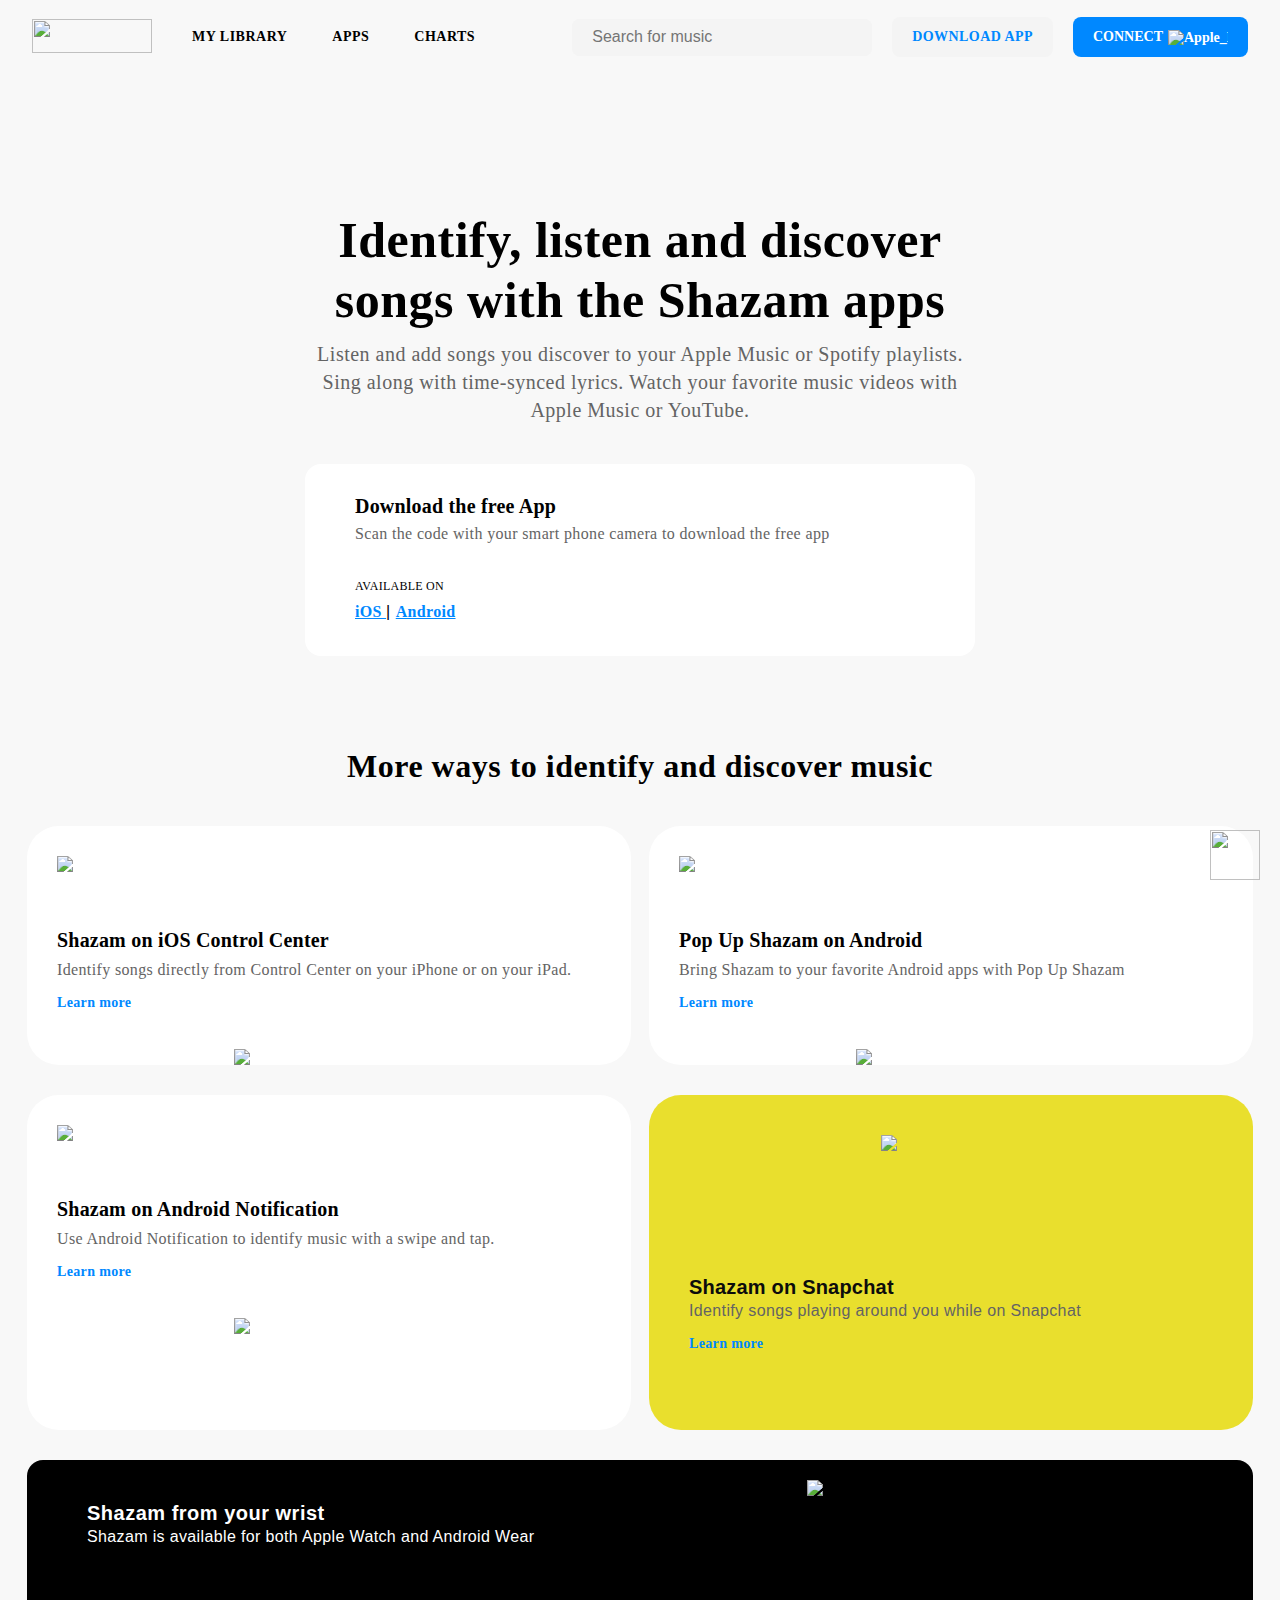
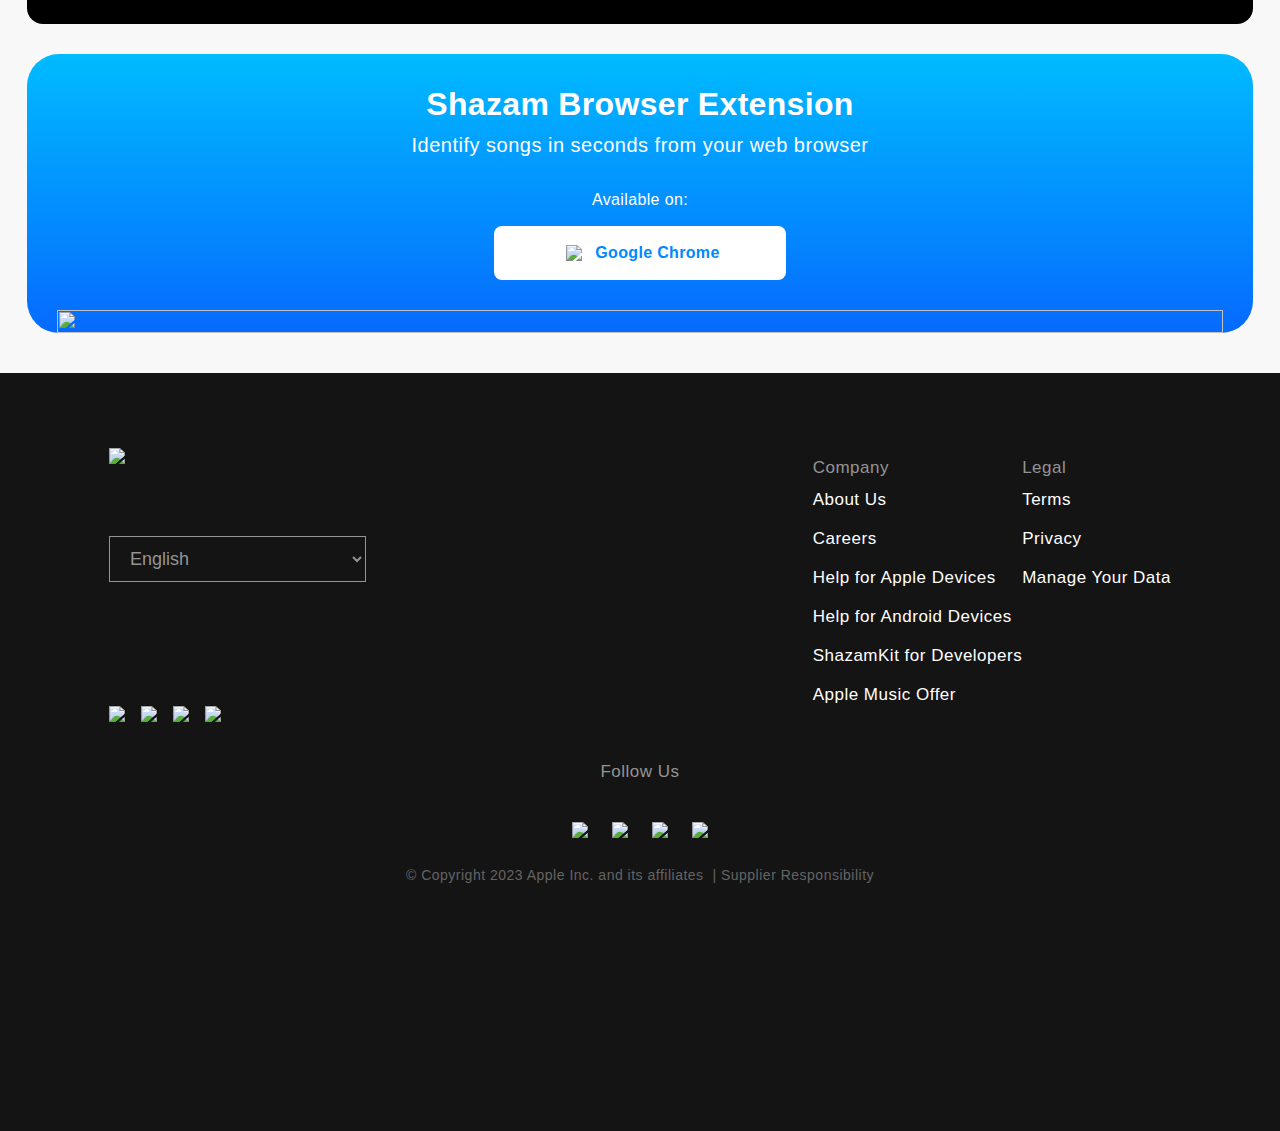
==== apps.html @ 81b8ff0d "Add files via upload" ====
<!DOCTYPE html>
<html lang="en">
   <head>
      <meta charset="UTF-8" />
      <meta http-equiv="X-UA-Compatible" content="IE=edge" />
      <meta name="viewport" content="width=device-width, initial-scale=1.0" />
      <link rel="stylesheet" href="/style-apps.css" />
      <link rel="icon" href="/icon/icon_path.png" type="image/icon type">
      <script src="/main.js"></script>
      <title>Apps - Shazam</title>
   </head>
   <body>
    <!--Navigation-->
       <div class="navigation">
        <div class="container-flex">
            <nav>
                <div class="shazam-icon">
                    <a href="/index.html">
                        <img src="/icon/Temp.png" id="shazamic" />
                    </a>
                </div>
                <div class="nav-menu">
                    <ul>
                        <li><a href="/login.html">MY LIBRARY</a></li>
                        <li><a href="/apps.html">APPS</a></li>
                        <li><a href="https://www.shazam.com/charts/top-200/vietnam">CHARTS</a></li>
                    </ul>
                </div>
            </nav>
            <div class="search-box">
                <input class="search-input" type="search" placeholder="Search for music" />
                <button class="search-btn" type="submit">
                    <img src="/icon/magnifying.png" alt="" />
                </button>
            </div>
            <div class="action">
                <button class="download-app">DOWNLOAD APP</button>
                <button class="connect-app">
                    CONNECT
                    <img src="/icon/Apple_Music_2.png" alt="Apple_Music" />
                </button>
                <button class="hamburger-menu" id="icon" onclick="myFunction()">
                    <img src="/icon/hamburger.png" alt="" />
                </button>
                
            </div>
        </div>

    </div>
    <div class="nav-menu-overlay">

        <div class="shazam-icon">
            <a href="">
                <img src="/icon/Shazam_white_logo.png" alt="shazam-icon" />
            </a>
        </div>
        <ul>
            <li><a href="/index.html">Download Shazam</a></li>
            <li><a href="/apps.html">Apps</a></li>
            <li><a href="https://www.shazam.com/charts/top-200/vietnam">Chart</a></li>
            <li><a href="/login.html">My Library</a></li>
            <li><a href="https://support.apple.com/en-us/HT210331">Help</a></li>
        </ul>
        <button class="hamburger-menu" id="icon" onclick="myFunction()">
            <img src="/icon/close.png" alt="" />
        </button>
    </div>
    <img src="img/night-mode.png" id="dark">
      <!-------------------->
      
      <!--Frame 1-->
         <div class="Apps">
            <div class="frame1">
               <div class="phones">
                  <div class="phone">
                     <img src="img/phones.png" alt="">
                  </div>
               </div>

               <div class="text-container">
                  <div class="title">Identify, listen and discover songs with the Shazam apps</div>
                  <div class="subtitle">Listen and add songs you discover to your Apple Music or Spotify playlists. Sing along with time-synced lyrics. Watch your favorite music videos with Apple Music or YouTube.</div>
               </div>

               <div class="QR">
                  <div class="qrimg">
                     <img src="img/qr-apps.png" alt="">
                  </div>

                  <div class="textbox">
                     <div class="title">Download the free App</div>
                     <div class="subtitle">Scan the code with your smart phone camera to download the free app</div>
                     <div class="avail">AVAILABLE ON</div>
                     <div class="links">
                        <a href="https://apps.apple.com/app/shazam/id284993459?app=music&ign-itscg=30201&ign-itsct=Shazam_web&mttn3pid=a_custom_779816081798873874&mttnagencyid=769459046716559743&mttnsiteid=125115&mttnsub1=Shazam_web&mttnsub2=468b42f6-f57c-8fc0-ea45-a886048dcc4e" class="ioslink">
                           iOS
            
                        </a>
                        <span>|</span>
                        <a href="https://apps.apple.com/app/shazam/id284993459?app=music&ign-itscg=30201&ign-itsct=Shazam_web&mttn3pid=a_custom_779816081798873874&mttnagencyid=769459046716559743&mttnsiteid=125115&mttnsub1=Shazam_web&mttnsub2=468b42f6-f57c-8fc0-ea45-a886048dcc4e" class="androidlink">
                           Android
            
                        </a>
                     </div>
                  </div>
               </div>
               <div class="more">More ways to identify and discover music</div>
            </div>

            <section class="cards">
               <div class="ioscc">
                  <div class="icon">
                     <div class="ic">
                        <img src="img/ccicon.png" sizes="100vw">
                     </div>
                  </div>
                  <div class="title">Shazam on iOS Control Center</div>
                  <div class="subtitle">Identify songs directly from Control Center on your iPhone or on your iPad.</div>
                  <a href="https://support.apple.com/HT210331" class="learn">Learn more</a>
                  <div class="device-img-container">
                     <div class="imgsrc">
                        <img src="img/control-center.png" sizes="100vw">
                     </div>
                  </div>
               </div>

               <div class="android">
                  <div class="icon">
                     <div class="ic">
                        <img src="/img/group-9.png" sizes="100vw">
                     </div>
                  </div>
                  <div class="title">Pop Up Shazam on Android</div>
                  <div class="subtitle">Bring Shazam to your favorite Android apps with Pop Up Shazam</div>
                  <a href="https://support.apple.com/HT211913" class="learn">Learn more</a>
                  <div class="device-img-container">
                     <div class="imgsrc">
                        <img src="img/popup-android.png" sizes="100vw">
                     </div>
                  </div>
               </div>

               <div class="noti">
                  <div class="icon">
                     <div class="ic">
                        <img src="img/group-9-a.png" sizes="100vw">
                     </div>
                  </div>
                  <div class="title">Shazam on Android Notification</div>
                  <div class="subtitle">Use Android Notification to identify music with a swipe and tap.</div>
                  <a href="https://support.apple.com/HT211913" class="learn">Learn more</a>
                  <div class="device-img-container">
                     <div class="imgsrc">
                        <img src="img/notification.png" sizes="100vw">
                     </div>
                  </div>
               </div>

               <div class="snapchat">
                  <div class="logo">
                     <div class="lg">
                        <img src="img/snapchat-logo.png" sizes="100vw">
                     </div>
                  </div>
                  <div class="title">Shazam on Snapchat</div>
                  <div class="subtitle">Identify songs playing around you while on Snapchat</div>
                  <a href="https://support.apple.com/HT210237" class="learn">Learn more</a>
               </div>

               <div class="watch">
                  <div class="imgsrc">
                     <img src="img/watches.png" sizes="100vw">
                  </div>

                  <div class="textbox">
                     <div class="title">Shazam from your wrist</div>
                     <div class="subtitle">Shazam is available for both Apple Watch and Android Wear</div>
                  </div>
               </div>

               <div class="extension">
                  <div class="text-container">
                     <div class="title">Shazam Browser Extension</div>
                     <div class="subtitle">Identify songs in seconds from your web browser</div>
                     <div class="avail">Available on:</div>
                     <div class="Chrome-btn">
                        <a href="https://chrome.google.com/webstore/detail/shazam/mmioliijnhnoblpgimnlajmefafdfilb" class="chromelink">
                           <div class="imgsrc">
                              <img src="icon/chrome-logo.png" sizes="100vw">
                           </div>
                           Google Chrome
                        </a>
                     </div>
                  </div>

                  <div class="img-container">
                     <div class="imgsrc">
                        <img src="img/broswer.png" sizes="100vw">
                     </div>
                  </div>
               </div>
            </section>
         </div>

      <!--Credit-->


      <div class="footer">
         <div class="wrapper">
            <div class="footer-content-1">
               <div class = "sz-logo">
                  <a href="https://www.shazam.com/" class="logo">
                     <img src="/icon/Shazam_white_logo.png">
                  </a>  
               </div>

               <div class="select">
                  <select>  
                     <option value="cs-CZ">Čeština</option>  
                     <option value="de-DE">Deutsch</option>  
                     <option value="el-GR">Eλληνικά</option>  
                     <option value="en-US" selected="selected">English</option>  
                     <option value="en-GB">English (UK)</option>  
                     <option value="es">Español</option>  
                     <option value="es-ES">Español (ES)</option>  
                     <option value="es-MX">Español (MX)</option>  
                     <option value="fr-FR">Français</option>  
                     <option value="hi-IN">हिन्दी</option>  
                     <option value="id-ID">Bahasa Indonesia</option>  
                     <option value="it-IT">Italiano</option>  
                     <option value="ja-JP">日本語</option>  
                     <option value="ko-KR">한국어</option>  
                     <option value="nl-NL">Nederlands</option>  
                     <option value="pl-PL">Polski</option>  
                     <option value="pt-PT">Português</option>  
                     <option value="pt-BR">Português (BR)</option>  
                     <option value="ru-RU">Русский язык</option>  
                     <option value="tr-TR">Türkçe</option>  
                     <option value="zh-CN">中文</option>  
                     <option value="zh-TW">繁體中文</option>  
                  </select> 
               </div>
            </div>
            <div class="footer-content-2">   
               <div class="company">
                  <h3 id = company>Company</h3>
                  <ul>
                     <li><a href="https://www.shazam.com/company" class="link" target="_blank">About Us</a></li>
                     <li><a href="https://jobs.apple.com/en-us/search?sort=relevance&amp;search=shazam" class="link" target="_blank">Careers</a></li>
                     <li><a href="https://support.apple.com/guide/shazam-iphone/welcome/ios" class="link" target="_blank">Help for Apple Devices</a></li>
                     <li><a href="https://support.apple.com/en-us/HT211913" class="link" target="_blank">Help for Android Devices</a></li>
                     <li><a href="https://www.shazam.com/shazamkit/"" class="link" target="_blank">ShazamKit for Developers</a></li>  
                     <li><a href="https://www.shazam.com//applemusic" class="link" target="_blank">Apple Music Offer</a></li>  
                  </ul>
               </div>

               <div class="legal">
                  <h3 id = "legal">Legal</h3>
                  <ul>
                     <li><a href="https://www.shazam.com/terms" class="link" target="_blank">Terms</a></li>
                     <li><a href="https://www.apple.com/legal/privacy/en-ww" class="link" target="_blank">Privacy</a></li>
                     <li><a href="https://www.shazam.com/privacy" class="link"" target="_blank">Manage Your Data</a></li>
                  </ul>
               </div>
            </div>
            <div class="footer-content-3">
               <div class="app-store-options">
                  <a href="https://play.google.com/store/apps/details?id=com.shazam.android"><img src="/img/get_on_ggp.png"></a> 
                  <a href="https://itunes.apple.com/app/shazam/id284993459?mt=8&amp;at=11l3eE&amp;ct=5348615A-616D-3235-3830-44754D6D5973"><img src="/img/get_on_as.png" class = "as"></a> 
                  <a href="https://chrome.google.com/webstore/detail/shazam/mmioliijnhnoblpgimnlajmefafdfilb"><img src="/img/get_on_cws.png" class="cvs"></a> 
                  <a href="https://galaxystore.samsung.com/detail/com.shazam.android?session_id=W_5b8cae96f944187834b0716caa1ca6c5"><img src="/img/get_on_gs.png" class="gs"></a> 
               </div>
            </div> 
            <div class="footer-content-4">  
               <div class="media">
                  <h3 id="fl">Follow Us</h3>
                  <ul>
                     <li><a href="https://www.facebook.com/Shazam" class="follow-fb" target="_blank"><img src="/img/fb2.png"></a></li>
                     <li><a href="https://twitter.com/shazam" class="follow-tw" target="_blank"><img src="/img/tw.png"></a></li>
                     <li><a href="https://instagram.com/shazam/" class="follow-insta" target="_blank"><img src="/img/ins.png"></a></li>
                     <li><a href="https://www.snapchat.com/add/shazam" class="follow-sc" target="_blank"><img src="/img/sn.png"></a></li>
                  </ul>
                  <div class="copyright"> © Copyright 2023 Apple Inc. and its affiliates &nbsp;|&nbsp;<a href="https://www.apple.com/supplier-responsibility/">Supplier Responsibility</a>
                  </div>
               </div>
            </div>   
         </div>
      </div>

         

      <script>
         var dark = document.getElementById("dark");
         var ctr = 0;
         dark.onclick = function(){
            document.body.classList.toggle("dark-mode")
            if(ctr == 0){
               ctr = 1;
               document.getElementById("shazamic").src="icon/Shazam_white_logo.png"
            }
            else{
               ctr = 0;
               document.getElementById("shazamic").src="icon/Temp.png"
            }
            
         }
         
      </script>

   </body>
</html>
---- style-apps.css ----
html,
body,
div,
span,
applet,
object,
iframe,
h1,
h2,
h3,
h4,
h5,
h6,
p,
blockquote,
pre,
a,
abbr,
acronym,
address,
big,
cite,
code,
del,
dfn,
em,
img,
ins,
kbd,
q,
s,
samp,
small,
strike,
strong,
sub,
sup,
tt,
var,
b,
u,
i,
center,
dl,
dt,
dd,
ol,
ul,
li,
fieldset,
form,
label,
legend,
table,
caption,
tbody,
tfoot,
thead,
tr,
th,
td,
article,
aside,
canvas,
details,
embed,
figure,
figcaption,
footer,
header,
hgroup,
menu,
nav,
output,
ruby,
section,
summary,
time,
mark,
audio,
video {
    margin: 0;
    padding: 0;
    border: 0;
    font-size: 100%;
    font: inherit;
    vertical-align: baseline;
}


/* HTML5 display-role reset for older browsers */

article,
aside,
details,
figcaption,
figure,
footer,
header,
hgroup,
menu,
nav,
section {
    display: block;
}

body {
    line-height: 1;
}

ol,
ul {
    list-style: none;
}

blockquote,
q {
    quotes: none;
}

blockquote:before,
blockquote:after,
q:before,
q:after {
    content: "";
    content: none;
}

table {
    border-collapse: collapse;
    border-spacing: 0;
}

@font-face {
    font-family: NeueMontreal;
    font-style: normal;
    font-weight: 400;
    src: url(/font/NeueMontreal-Regular.otf);
}

@font-face {
    font-family: NeueMontreal;
    font-style: normal;
    font-weight: 500;
    src: url(font/NeueMontreal-Medium.otf);
}

@font-face {
    font-family: NeueMontreal;
    font-style: normal;
    font-weight: 700;
    src: url(font/NeueMontreal-Bold.otf);
}

*,
 ::after,
 ::before {
    box-sizing: border-box;
}

body,
html {
    display: block;
    min-width: 100%;
    min-height: 100%;
    height: 100%;
    -webkit-tap-highlight-color: transparent;
    position: relative;
    font-family: NeueMontreal;
    letter-spacing: 0.5px;
}

:root {
    --main-bg: #f8f8f8;
    --frame-bg: #fff;
    --text-black: #000;
    --text-gray: #646464;
    --search-box: #f4f4f4;
    --text-blue: #08f;
}

.dark-mode {
    --main-bg: #1E1F22;
    --frame-bg: #2B2D31;
    --text-black: #fff;
    --text-gray: #f5f5f5;
    --search-box: #2b2d31;
    --text-blue: #fff;
}

.navigation {
    position: fixed;
    top: 0;
    width: 100%;
    height: 74px;
    background-color: var(--main-bg);
    align-items: center;
    z-index: 100;
}

.nav-menu-overlay {
    display: none;
}

.container-flex {
    display: flex;
    flex-direction: row;
    flex-wrap: nowrap;
    justify-content: space-between;
    align-items: center;
    align-content: center;
    margin: 0 auto;
    max-width: 1340px;
    width: 95%;
}

.container-flex nav {
    display: flex;
    align-items: center;
}

.navigation .shazam-icon {
    padding: 19px 0 18px 0;
    margin-right: 20px;
    color: black;
}

.navigation .shazam-icon img {
    width: 120px;
    height: 34px;
}

.navigation .nav-menu ul {
    box-sizing: border-box;
    white-space: nowrap;
}

.navigation .nav-menu ul li {
    display: inline-block;
}

.navigation .nav-menu a {
    padding: 15px 20px;
    display: inline-block;
    text-decoration: none;
    color: var(--text-black);
    box-sizing: border-box;
    font-weight: 700;
    font-family: NeueMontreal;
    font-size: 14px;
    letter-spacing: 0.5px;
}

.navigation .search-box {
    display: block;
    background-color: var(--search-box);
    border: none;
    border-radius: 8px;
    white-space: nowrap;
    position: relative;
    margin-left: auto;
    max-width: 300px;
    flex: 1 1 100%;
}

.navigation .search-box input {
    border-radius: 8px;
    font-size: 16px;
    background-color: var(--search-box);
    border: none;
    padding: 9px 50px 10px 20px;
    width: 100%;
}

.navigation .search-box .search-btn {
    box-sizing: border-box;
    background-color: var(--search-box);
    border: none;
    border-radius: 8px;
    position: absolute;
    right: 10px;
    top: 50%;
    transform: translateY(-50%);
    height: 16px;
}

.navigation .search-box .search-btn img {
    width: 16px;
    height: 16px;
    fill: #066aff;
}

.navigation .action {
    white-space: nowrap;
    display: flex;
}

.navigation .action .download-app {
    border-radius: 8px;
    background-color: var(--search-box);
    color: #08f;
    font-family: NeueMontreal;
    font-size: 14px;
    font-weight: 700;
    letter-spacing: 0.44px;
    margin-left: 20px;
    padding: 12px 20px;
    white-space: nowrap;
    border: none;
    cursor: pointer;
}

.navigation .action .connect-app {
    height: 40px;
    background-color: #08f;
    border-radius: 8px;
    color: #fff;
    padding: 0 20px;
    margin-left: 20px;
    display: flex;
    align-items: center;
    border: none;
    white-space: nowrap;
    font-family: NeueMontreal;
    cursor: pointer;
    gap: 5px;
    font-size: 14px;
    font-weight: 700;
}

.navigation .action .hamburger-menu {
    padding: 10px 10px 10px 10px;
    cursor: pointer;
    border: none;
    background-color: var(--main-bg);
    display: none;
}

.navigation .action .connect-app img {
    width: 60px;
    height: 15px;
}

.navigation .action .hamburger-menu img {
    width: 20px;
    height: 20px;
    display: block;
}

.nav-menu-overlay {
    display: none;
    position: fixed;
    z-index: 5000;
    width: 100%;
    height: 100%;
    background-color: #000;
    transition-delay: 0.3s;
    top: 0px;
    left: 0px;
}

.nav-menu-overlay .hamburger-menu {
    position: absolute;
    top: 0;
    right: 0;
    padding: 27px;
    padding-right: 5%;
    background-color: black;
    border: none;
}

.nav-menu-overlay .hamburger-menu img {
    width: 20px;
    height: 20px;
    display: block;
}

.nav-menu-overlay .shazam-icon {
    color: black;
    margin: 17px 0 0 2.5%;
}

.nav-menu-overlay .shazam-icon img {
    width: 120px;
    height: 34px;
}

.nav-menu-overlay ul {
    padding-top: 50px;
}

.nav-menu-overlay ul li a {
    color: #fff;
    display: block;
    padding: 25px 0 25px 55px;
    font-size: 20px;
    text-decoration: none;
}

.Apps {
    background-color: var(--main-bg);
    padding-left: 42px;
    padding-right: 42px;
    padding-bottom: 40px;
    margin-top: 74px;
}

.frame1 {
    background-color: var(--main-bg);
    padding-top: 44px;
    padding-left: 30px;
    padding-right: 30px;
}

.frame1 .phones {
    display: flex;
    justify-content: center;
}

.frame1 .phones .phone img {
    max-width: 1236px;
    height: 678px;
}

.frame1 .text-container {
    width: 670px;
    margin-right: auto;
    margin-left: auto;
}

.frame1 .text-container .title {
    font-family: NeueMontreal;
    font-size: 50px;
    margin-top: 67px;
    margin-bottom: 10px;
    font-weight: 700;
    line-height: 1.2;
    letter-spacing: .5px;
    text-align: center;
    color: var(--text-black);
}

.frame1 .text-container .subtitle {
    font-family: NeueMontreal;
    font-size: 20px;
    line-height: 1.4;
    letter-spacing: .5px;
    text-align: center;
    margin-bottom: 30px;
    color: var(--text-gray);
}

.frame1 .QR {
    display: flex;
    background-color: var(--frame-bg);
    border-radius: 16px;
    flex-direction: row;
    align-items: flex-start;
    width: 670px;
    padding-top: 30px;
    padding-right: 35px;
    padding-bottom: 30px;
    padding-left: 30px;
    margin-top: 40px;
    margin-bottom: 80px;
    margin-left: auto;
    margin-right: auto;
}

.frame1 .QR .qrimg img {
    width: 154px;
    margin-right: 20px;
    transform: scale(1);
}

.frame1 .QR .title {
    font-family: NeueMontreal;
    font-size: 20px;
    font-weight: 700;
    color: var(--text-black);
    text-align: left;
    line-height: 1.2;
    letter-spacing: .2px;
    margin-bottom: 6px;
}

.frame1 .QR .subtitle {
    font-family: NeueMontreal;
    font-size: 16px;
    color: var(--text-gray);
    letter-spacing: .36px;
    text-align: left;
    line-height: 1.2;
    margin-bottom: 37px;
}

.frame1 .QR .avail {
    font-family: NeueMontreal;
    font-size: 12px;
    font-weight: 500;
    letter-spacing: .25px;
    color: var(--text-black);
    text-transform: uppercase;
    margin-bottom: 6px;
}

.frame1 .QR .ioslink {
    font-family: NeueMontreal;
    font-size: 16px;
    font-weight: 700;
    line-height: 1.71;
    letter-spacing: .33px;
    color: #08f;
}

.frame1 .QR .androidlink {
    font-family: NeueMontreal;
    font-size: 16px;
    font-weight: 700;
    line-height: 1.71;
    letter-spacing: .33px;
    color: #08f;
}

.frame1 .more {
    font-family: NeueMontreal;
    font-size: 32px;
    font-weight: 700;
    line-height: 1.88;
    letter-spacing: .5px;
    text-align: center;
    color: var(--text-black);
    margin-bottom: 40px;
    margin-top: 60px;
}

.cards {
    display: grid;
    row-gap: 30px;
    column-gap: 15px;
    grid-template-columns: 1fr 1fr 1fr;
    margin-left: auto;
    margin-right: auto;
    max-width: 1355px;
    grid-template-areas: 'extension extension extension' 'control-center android notification' 'snapchat watch watch';
}

.cards .learn {
    text-decoration: none;
}

.ioscc {
    grid-area: control-center;
    border-radius: 32px;
    padding-left: 30px;
    padding-top: 30px;
    padding-right: 30px;
    display: flex;
    flex-direction: column;
    background-color: var(--frame-bg);
}

.ioscc .icon {
    margin-bottom: 16px;
    height: 50px;
    width: 50px;
}

.ioscc .title {
    margin-bottom: 1px;
    line-height: 1.8;
    letter-spacing: .2px;
    font-size: 20px;
    font-family: NeueMontreal;
    font-weight: 700;
    color: var(--text-black);
}

.ioscc .subtitle {
    font-family: NeueMontreal;
    font-size: 16px;
    line-height: 1.38;
    letter-spacing: .36px;
    color: var(--text-gray);
    margin-bottom: 10px;
}

.learn {
    margin-bottom: 34px;
    font-family: NeueMontreal;
    font-size: 14px;
    font-weight: 700;
    line-height: 1.71;
    letter-spacing: .35px;
    color: #08f;
}

.ioscc .device-img-container {
    min-height: 400px;
    max-height: 293px;
    width: 100%;
    display: flex;
    justify-content: center;
}

.ioscc .imgsrc {
    width: 260px;
    height: 100%;
    max-height: 287px;
    display: block;
}

.ioscc .imgsrc img {
    width: 100%;
    object-fit: cover;
    vertical-align: bottom;
}

.android {
    grid-area: android;
    border-radius: 32px;
    padding-left: 30px;
    padding-top: 30px;
    padding-right: 30px;
    display: flex;
    flex-direction: column;
    background-color: var(--frame-bg);
    overflow: hidden;
}

.android .icon {
    margin-bottom: 16px;
    height: 50px;
    width: 50px;
}

.android .title {
    margin-bottom: 1px;
    line-height: 1.8;
    letter-spacing: .2px;
    font-size: 20px;
    font-family: NeueMontreal;
    font-weight: 700;
    color: var(--text-black);
}

.android .subtitle {
    font-family: NeueMontreal;
    font-size: 16px;
    line-height: 1.38;
    letter-spacing: .36px;
    color: var(--text-gray);
    margin-bottom: 10px;
}

.android .device-img-container {
    min-height: 400px;
    max-height: 293px;
    width: 100%;
    display: flex;
    justify-content: center;
}

.android .imgsrc {
    width: 260px;
    height: 100%;
    max-height: 287px;
}

.android .imgsrc img {
    width: 100%;
    object-fit: cover;
    vertical-align: bottom;
}

.noti {
    grid-area: notification;
    border-radius: 32px;
    padding-left: 30px;
    padding-top: 30px;
    padding-right: 30px;
    display: flex;
    flex-direction: column;
    background-color: var(--frame-bg);
    overflow: hidden;
}

.noti .icon {
    margin-bottom: 16px;
    height: 50px;
    width: 50px;
}

.noti .title {
    margin-bottom: 1px;
    line-height: 1.8;
    letter-spacing: .2px;
    font-size: 20px;
    font-family: NeueMontreal;
    font-weight: 700;
    color: var(--text-black);
}

.noti .subtitle {
    font-family: NeueMontreal;
    font-size: 16px;
    line-height: 1.38;
    letter-spacing: .36px;
    color: var(--text-gray);
    margin-bottom: 10px;
}

.noti .device-img-container {
    min-height: 400px;
    max-height: 293px;
    width: 100%;
    display: flex;
    justify-content: center;
}

.noti .imgsrc {
    width: 260px;
    height: 100%;
    max-height: 287px;
}

.noti .imgsrc img {
    width: 100%;
    object-fit: cover;
    vertical-align: bottom;
}

.snapchat {
    grid-area: snapchat;
    padding: 60px;
    margin-top: 45px;
    height: 640px;
    display: flex;
    flex-direction: column;
    justify-content: center;
    background-color: #e9df2d;
    border-radius: 32px;
}

.snapchat .logo {
    width: 140px;
    height: 140px;
    margin-right: auto;
    margin-left: auto;
}

.snapchat .lg {
    width: 100%;
    height: 100%;
}

.snapchat .lg img {
    object-fit: cover;
}

.snapchat .title {
    font-size: 32px;
    font-weight: 700;
    line-height: 1.31;
    letter-spacing: .5px;
    margin-bottom: 1px;
    color: #0c0c0c;
}

.snapchat .subtitle {
    font-size: 20px;
    line-height: 1.4;
    letter-spacing: .5px;
    margin-bottom: 10px;
    color: #646464;
}

.watch {
    grid-area: watch;
    position: relative;
    overflow: revert;
    height: 640px;
    margin-top: 45px;
    display: flex;
    flex-direction: row-reverse;
    background-color: #000;
    border-radius: 32px;
}

.watch .imgsrc {
    position: absolute;
    bottom: 46px;
    right: 24px;
    height: 624px;
    width: 460px;
    flex-basis: 60%;
    display: flex;
    flex-direction: column;
    justify-content: center;
}

.watch .imgsrc img {
    width: 100%;
}

.watch .textbox {
    display: flex;
    flex-direction: column;
    justify-content: center;
    flex-basis: 100%;
    padding-left: 60px;
    padding-right: 60px;
}

.watch .textbox .title {
    max-width: 267px;
    color: #fff;
    font-size: 32px;
    line-height: 1.31;
    letter-spacing: .5px;
    margin-bottom: 1px;
    font-weight: 700;
}

.watch .textbox .subtitle {
    max-width: 267px;
    color: #fff;
    font-size: 20px;
    line-height: 1.4;
    letter-spacing: .5px;
    margin-bottom: 20px;
}

.extension {
    grid-area: extension;
    border-radius: 32px;
    padding-left: 30px;
    padding-top: 30px;
    padding-right: 30px;
    display: flex;
    flex-direction: column;
    height: 100%;
    text-align: center;
    background-image: linear-gradient(to bottom, #0bf, #066aff);
    position: relative;
}

.extension .text-container {
    max-width: 655px;
    margin-right: auto;
    margin-left: auto;
}

.extension .text-container .title {
    margin-bottom: 1px;
    font-size: 32px;
    line-height: 1.31;
    letter-spacing: .32px;
    color: #fff;
    font-weight: 700;
}

.extension .text-container .subtitle {
    margin-bottom: 30px!important;
    font-size: 20px;
    line-height: 1.4;
    letter-spacing: .5px;
    color: #fff;
}

.extension .text-container .avail {
    margin-top: 20px;
    margin-bottom: 15px;
    font-size: 16px;
    line-height: 1.38;
    letter-spacing: .36px;
    color: #fff;
}

.extension .text-container .Chrome-btn {
    margin-bottom: 30px;
    display: flex;
    justify-content: center;
    gap: 15px;
}

.extension .text-container .Chrome-btn a {
    text-decoration: none;
}

.extension .text-container .Chrome-btn .chromelink {
    display: flex;
    align-items: center;
    justify-content: center;
    padding-left: 65px;
    padding-top: 12px;
    padding-bottom: 12px;
    padding-right: 66px;
    border-radius: 8px;
    background-color: #fff;
    font-size: 16px;
    font-weight: 700;
    letter-spacing: .33px;
    color: #08f;
    min-height: 50px;
    cursor: pointer;
}

.extension .text-container .Chrome-btn .chromelink .imgsrc {
    width: 30px;
    height: 30px;
    display: flex;
    justify-content: center;
    align-items: center;
    margin-right: 6px;
}

.extension .img-container .imgsrc {
    height: 100%;
    width: 100%;
}

.extension .img-container .imgsrc img {
    vertical-align: bottom;
    height: 100%;
    width: 100%;
}

@media (max-width: 1280px) {
    .Apps {
        padding-left: 27px;
        padding-right: 27px;
    }
    .frame1 {
        padding-top: 60px;
    }
    .frame1 .phones .phone img {
        height: 491px;
        max-width: 100%;
    }
    .frame1 .text-container .title {
        margin-top: 60px;
    }
    .frame1 .more {
        margin-bottom: 30px;
    }
    .cards {
        display: grid;
        column-gap: 18px;
        grid-template-columns: 1fr 1fr;
        grid-template-areas: 'control-center android' 'notification snapchat' 'watch watch' 'extension extension';
    }
    .cards .android .device-img-container {
        max-height: 293px;
        min-height: auto;
    }
    .cards .android .device-img-container .imgsrc {
        width: 190px;
    }
    .cards .noti .device-img-container {
        max-height: 293px;
        min-height: auto;
    }
    .cards .noti .device-img-container .imgsrc {
        width: 190px;
    }
    .cards .ioscc .device-img-container {
        max-height: 293px;
        min-height: auto;
    }
    .cards .ioscc .device-img-container .imgsrc {
        width: 190px;
    }
    .cards .snapchat {
        padding: 40px;
        height: auto;
        margin-top: 0px;
    }
    .cards .snapchat .title {
        font-size: 20px;
        line-height: 1.2;
        letter-spacing: .2px;
    }
    .cards .snapchat .subtitle {
        font-size: 16px;
        line-height: 1.38;
        letter-spacing: .36px;
    }
    .cards .watch {
        padding-top: 41px;
        padding-bottom: 56px;
        margin-top: 0px;
        height: auto;
        border-radius: 16px;
    }
    .cards .watch .imgsrc {
        padding-left: 40px;
        padding-right: 40px;
        position: relative;
        height: auto;
        width: auto;
    }
    .cards .watch .title {
        max-width: none;
        font-size: 20px;
        line-height: 1.2;
    }
    .cards .watch .subtitle {
        max-width: none;
        font-size: 16px;
        line-height: 1.38;
        letter-spacing: .36px;
    }
    .cards .extension .text-container .title {
        margin-bottom: 5px;
    }
    .cards .extension .text-container .subtitle {
        margin-bottom: 60px;
    }
    .cards .extension .img-container {
        width: 100%;
        height: auto;
        margin-right: auto;
        margin-left: auto;
    }
}

@media (max-width: 1024px) {
    .navigation .container-flex .nav-menu {
        display: none;
    }
    .navigation .container-flex .action .download-app {
        display: none;
    }
    .navigation .container-flex .action .connect-app {
        display: none;
    }
    .navigation .container-flex .action .hamburger-menu {
        display: block;
        position: relative;
    }
    .hamburger-menu:checked+.overlay {
        visibility: visible;
    }
    .frame1 {
        padding-top: 40px;
    }
    .frame1 .phones .phone img {
        height: 350px;
        max-width: 100%;
    }
    .frame1 .text-container .title {
        margin-top: 54px;
    }
    .cards .ioscc .device-img-container {
        max-height: 290px;
    }
    .cards .android .device-img-container {
        max-height: 290px;
    }
    .cards .noti .device-img-container {
        max-height: 290px;
    }
    .cards .watch {
        padding-top: 90px;
        padding-bottom: 103px;
    }
}

@media (max-width: 768px) {
    .Apps {
        padding-left: 15px;
        padding-right: 15px;
    }
    .frame1 {
        padding-top: 30px;
        padding-left: 15px;
        padding-right: 15px;
    }
    .frame1 .phones .phone img {
        height: 274px;
        max-width: 500px;
    }
    .frame1 .text-container {
        width: auto;
    }
    .frame1 .text-container .title {
        margin-top: 45px;
        margin-bottom: 11px;
        font-size: 32px;
        line-height: 1.19;
    }
    .frame1 .text-container .subtitle {
        font-size: 16px;
        line-height: 1.38;
        letter-spacing: .36px;
    }
    .frame1 .QR {
        flex-direction: column-reverse;
        align-items: center;
        width: auto;
    }
    .frame1 .more {
        font-size: 20px;
        line-height: 1.2;
        margin-bottom: 30px;
    }
    .cards {
        row-gap: 30px;
        grid-template-columns: none;
        grid-template-areas: 'control-center' 'android' 'notification' 'snapchat' 'watch' 'extension';
    }
    .cards .ioscc {
        width: 100%;
        border-radius: 16px;
        padding: 20px;
        padding-bottom: 0px;
        overflow: hidden;
    }
    .cards .ioscc .device-img-container {
        max-height: 287px;
    }
    .cards .android {
        width: 100%;
        border-radius: 16px;
        padding: 20px;
        padding-bottom: 0px;
    }
    .cards .android .device-img-container {
        max-height: 287px;
    }
    .cards .noti {
        width: 100%;
        border-radius: 16px;
        padding: 20px;
        padding-bottom: 0px;
    }
    .cards .noti .device-img-container {
        max-height: 287px;
    }
    .cards .snapchat {
        border-radius: 16px;
        padding: 20px;
        padding-bottom: 0px;
    }
    .cards .watch {
        flex-direction: column;
        border: 16px;
        padding: 20px;
        padding-bottom: 0px;
    }
    .cards .watch .imgsrc {
        margin-bottom: 66px;
        width: 100%;
        flex-basis: auto;
    }
}

body,
html {
    display: block;
    min-width: 100%;
    min-height: 100%;
    height: 100%;
    position: relative;
    font-family: NeueMontreal, Arial, sans-serif;
    letter-spacing: .5px
}

.footer a {
    font-size: 17px;
    font-style: normal;
    font-weight: 400;
    font-size: 17px;
    line-height: 23px;
    display: flex;
    align-items: center;
    letter-spacing: 0.5px;
}

.footer {
    background-color: #141414;
    padding-top: 75px;
    padding-bottom: 40px;
    position: relative;
    height: 100%;
    width: 100%;
    min-height: 727px;
    max-height: 758px;
}

.footer .wrapper {
    display: flex;
    margin: 0 auto;
    flex-wrap: wrap;
    position: relative;
    max-width: 1102px;
    padding-left: 20px;
    padding-right: 20px;
}

.footer-content-1 {
    display: flex;
    flex-wrap: nowrap;
    flex-direction: column;
    width: 50%;
    height: 255px;
}

.footer-content-1 .sz-logo {
    width: 150px;
    height: 88px;
}

.footer select {
    background-color: transparent;
    border: 1px solid #949494;
    color: #949494;
    padding: 11px 63px 11px 16px;
    font-size: 18px;
    width: 257px;
}

.footer-content-2 {
    display: flex;
    flex-wrap: nowrap;
    flex-direction: row;
    justify-content: end;
    width: 50%;
    min-width: 300px;
}

.footer-content-2 ul {
    display: flex;
    flex-direction: column;
    align-items: flex-start;
    gap: 16px;
}

.footer-content-2 a {
    text-decoration: none;
}

.footer-content-2 .company {
    max-width: 313px;
}

.footer-content-3 {
    display: flex;
    flex-wrap: wrap;
    flex-direction: row;
    width: 53.4%;
}

.footer-content-3 .app-store-options {
    display: flex;
    flex-wrap: wrap;
    gap: 16px;
}

.footer-content-4 {
    display: flex;
    flex-wrap: wrap;
    flex-direction: row;
    width: 100%;
    justify-content: center;
}

.footer-content-4 ul {
    display: flex;
    flex-wrap: wrap;
    justify-content: center;
    gap: 24px;
}

.footer-content-4 #fl {
    justify-content: center;
    height: 40px;
    padding-bottom: 50px;
    padding-top: 50px;
}

.footer-content-4 .copyright {
    display: flex;
    font-size: 14px;
    line-height: 22px;
    flex-wrap: wrap;
    color: #646464;
    justify-content: center;
    padding-top: 26px;
}

.footer-content-4 .copyright a {
    display: flex;
    flex-wrap: wrap;
    font-size: 14px;
    line-height: 22px;
    color: #646464;
    justify-content: center;
    text-decoration: none;
}

h3 {
    font-style: normal;
    font-weight: 400;
    font-size: 17px;
    line-height: 40px;
    display: flex;
    align-items: center;
    letter-spacing: 0.5px;
    color: #949494;
}

.footer .links li {
    color: white;
    font-size: 18px;
    line-height: 23px;
}

.footer .media img {
    max-height: 30px;
}

ul {
    list-style: none;
}

.footer a {
    color: #fff;
}

.footer .logo img {
    max-width: 150px;
    max-height: 43.05px;
}

.footer .app-store-options img {
    max-height: 38px;
}

@media only screen and (max-width: 656px) {
    .footer a {
        font-size: 17px;
        font-style: normal;
        font-weight: 400;
        font-size: 17px;
        line-height: 23px;
        display: flex;
        align-items: center;
        letter-spacing: 0.5px;
    }
    .footer {
        background-color: #141414;
        padding-top: 75px;
        padding-bottom: 40px;
        position: relative;
        height: 100%;
        width: 100%;
        min-height: 1112px;
        max-height: 1269px;
    }
    .footer .wrapper {
        display: flex;
        margin: 0 auto;
        flex-wrap: wrap;
        position: relative;
        width: 100%;
        padding-left: 10%;
        padding-right: 10%;
        justify-content: center;
    }
    .footer-content-1 {
        display: flex;
        flex-wrap: nowrap;
        flex-direction: column;
        height: 158px;
        justify-content: flex-start;
        align-items: center;
    }
    .footer-content-1 .sz-logo {
        width: 150px;
        height: 80px;
        justify-content: center;
    }
    .footer select {
        background-color: transparent;
        border: 1px solid #949494;
        color: #949494;
        padding: 10px 63px 10px 16px;
        font-size: 18px;
        width: 257px;
        justify-content: center;
    }
    .footer-content-2 {
        display: flex;
        flex-wrap: nowrap;
        flex-direction: row;
        justify-content: end;
        width: 50%;
        min-width: 300px;
    }
    .footer-content-2 ul {
        display: flex;
        flex-direction: column;
        align-items: flex-start;
        gap: 16px;
        margin-left: 20px;
    }
    .footer-content-2 a {
        text-decoration: none;
    }
    .footer-content-2 h3 {
        margin-left: 20px;
    }
    .footer-content-2 .company {
        max-width: 313px;
    }
    .footer-content-3 {
        display: flex;
        flex-wrap: wrap;
        flex-direction: row;
        width: 100%;
        height: 152px
    }
    .footer-content-3 .app-store-options {
        display: flex;
        flex-wrap: wrap;
        gap: 16px;
        justify-content: center;
        align-content: end;
    }
    .footer-content-4 {
        display: flex;
        flex-wrap: wrap;
        flex-direction: row;
        width: 100%;
        justify-content: center;
    }
    .footer-content-4 ul {
        display: flex;
        flex-wrap: wrap;
        justify-content: center;
        gap: 24px;
    }
    .footer-content-4 #fl {
        justify-content: center;
        height: 40px;
        padding-bottom: 50px;
        padding-top: 50px;
    }
    .footer-content-4 .copyright {
        display: flex;
        font-size: 14px;
        line-height: 22px;
        flex-wrap: wrap;
        color: #646464;
        justify-content: center;
        padding-top: 26px;
    }
    .footer-content-4 .copyright a {
        display: flex;
        flex-wrap: wrap;
        font-size: 14px;
        line-height: 22px;
        color: #646464;
        justify-content: center;
        text-decoration: none;
    }
}

#dark {
    cursor: pointer;
    position: fixed;
    bottom: 20px;
    right: 20px;
    z-index: 1000;
    width: 50px;
    height: 50px;
}

#dark:hover {
    transform: rotate(1turn);
    transition: all 1.5s;
}
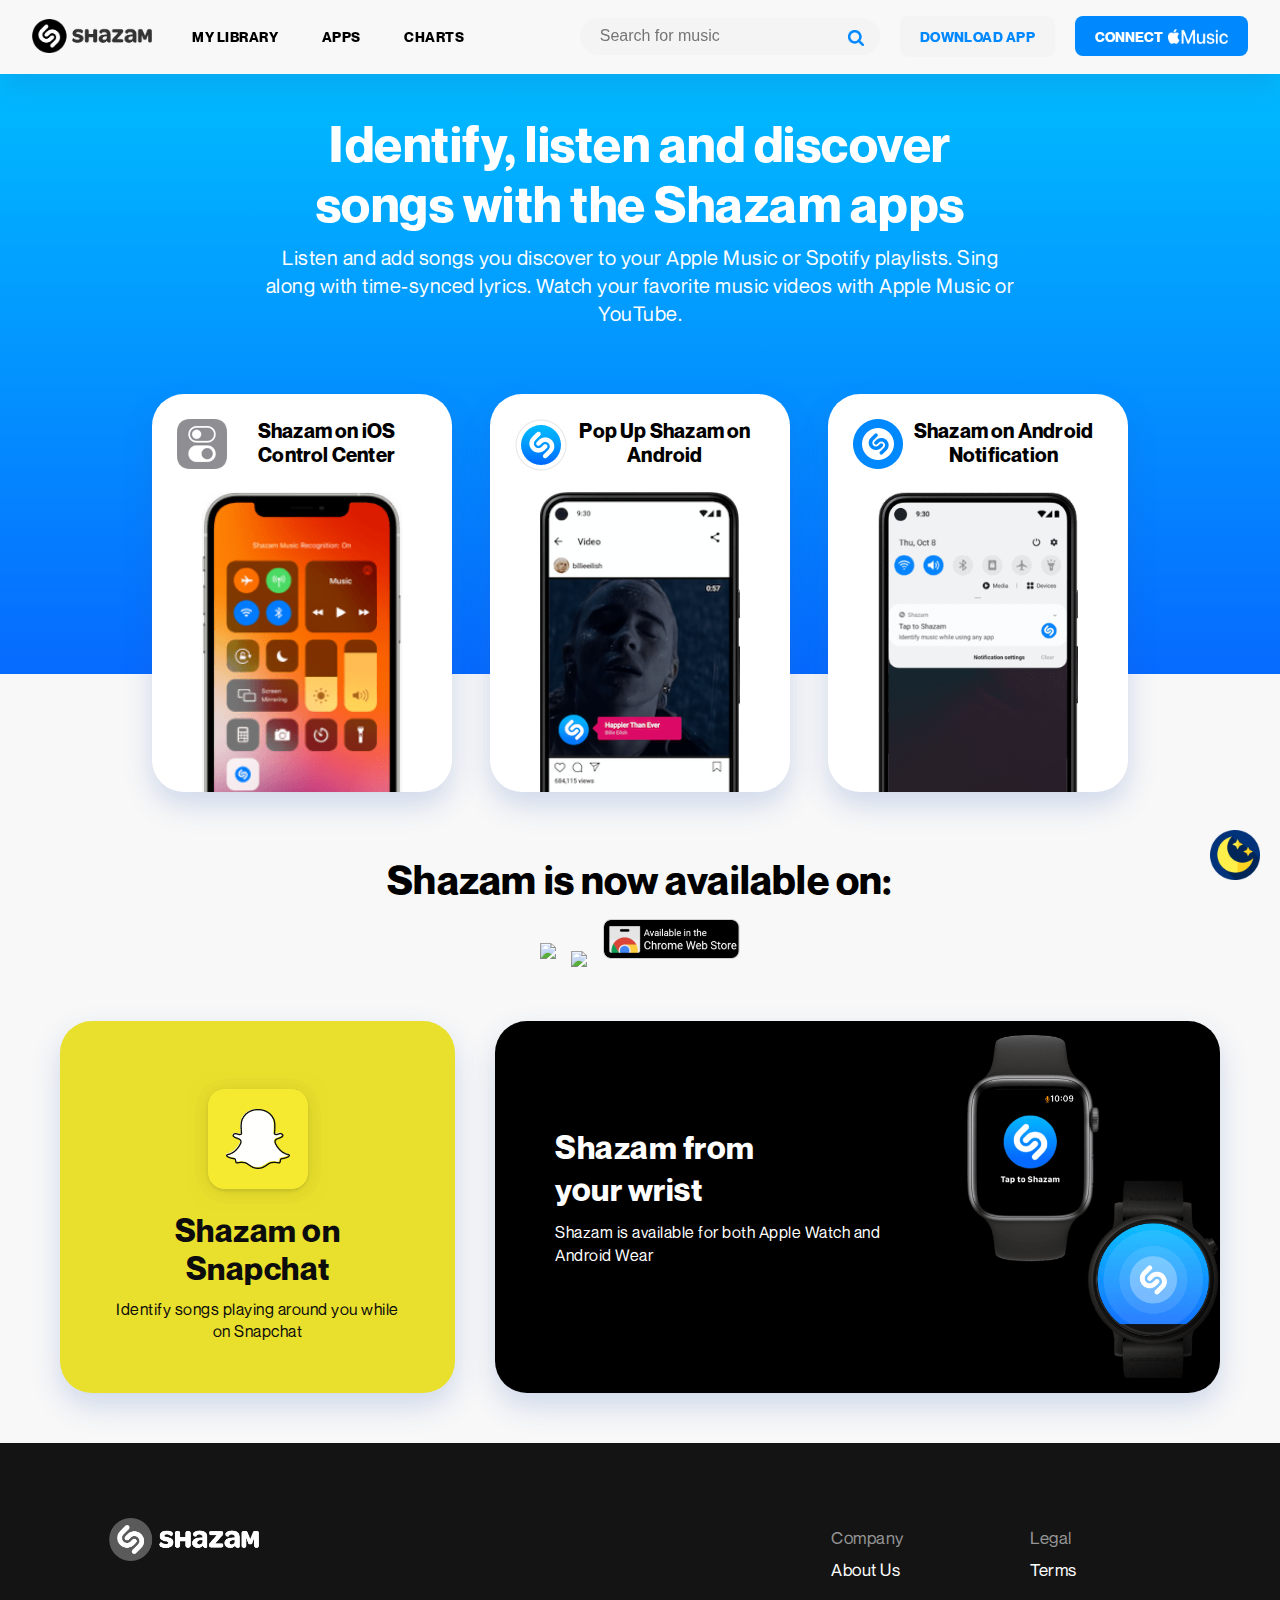
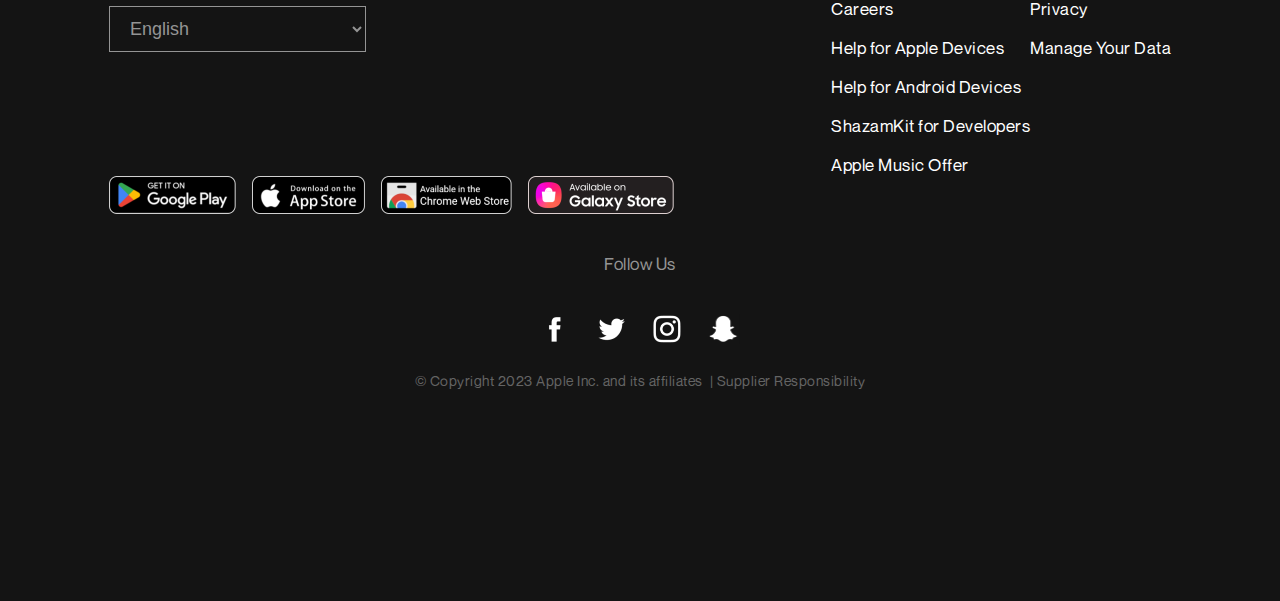
==== commit 0c8d3897: "Add files via upload" ====
--- a/apps.html
+++ b/apps.html
@@ -1,17 +1,19 @@
 <!DOCTYPE html>
 <html lang="en">
-   <head>
-      <meta charset="UTF-8" />
-      <meta http-equiv="X-UA-Compatible" content="IE=edge" />
-      <meta name="viewport" content="width=device-width, initial-scale=1.0" />
-      <link rel="stylesheet" href="/style-apps.css" />
-      <link rel="icon" href="/icon/icon_path.png" type="image/icon type">
-      <script src="/main.js"></script>
-      <title>Apps - Shazam</title>
-   </head>
-   <body>
+
+<head>
+    <meta charset="UTF-8" />
+    <meta http-equiv="X-UA-Compatible" content="IE=edge" />
+    <meta name="viewport" content="width=device-width, initial-scale=1.0" />
+    <link rel="stylesheet" href="/style-apps.css" />
+    <link rel="icon" href="/icon/icon_path.png" type="image/icon type">
+
+    <title>Apps - Shazam</title>
+</head>
+
+<body>
     <!--Navigation-->
-       <div class="navigation">
+    <div class="navigation">
         <div class="container-flex">
             <nav>
                 <div class="shazam-icon">
@@ -30,24 +32,23 @@
             <div class="search-box">
                 <input class="search-input" type="search" placeholder="Search for music" />
                 <button class="search-btn" type="submit">
-                    <img src="/icon/magnifying.png" alt="" />
-                </button>
+                  <img src="/icon/magnifying.png" alt="" />
+              </button>
             </div>
             <div class="action">
                 <button class="download-app">DOWNLOAD APP</button>
                 <button class="connect-app">
-                    CONNECT
-                    <img src="/icon/Apple_Music_2.png" alt="Apple_Music" />
-                </button>
-                <button class="hamburger-menu" id="icon" onclick="myFunction()">
-                    <img src="/icon/hamburger.png" alt="" />
-                </button>
-                
-            </div>
-        </div>
-
-    </div>
-    <div class="nav-menu-overlay">
+                  CONNECT
+                  <img src="/icon/Apple_Music_2.png" alt="Apple_Music" />
+              </button>
+                <button class="hamburger-menu" id="open">
+                  <img src="/icon/hamburger.png" alt="" />
+              </button>
+
+            </div>
+        </div>
+    </div>
+    <div id="hint" class="hide">
 
         <div class="shazam-icon">
             <a href="">
@@ -61,161 +62,124 @@
             <li><a href="/login.html">My Library</a></li>
             <li><a href="https://support.apple.com/en-us/HT210331">Help</a></li>
         </ul>
-        <button class="hamburger-menu" id="icon" onclick="myFunction()">
-            <img src="/icon/close.png" alt="" />
-        </button>
+        <button class="hamburger-menu" id="close">
+          <img src="/icon/close.png" alt="" />
+      </button>
     </div>
     <img src="img/night-mode.png" id="dark">
-      <!-------------------->
-      
-      <!--Frame 1-->
-         <div class="Apps">
-            <div class="frame1">
-               <div class="phones">
-                  <div class="phone">
-                     <img src="img/phones.png" alt="">
-                  </div>
-               </div>
-
-               <div class="text-container">
-                  <div class="title">Identify, listen and discover songs with the Shazam apps</div>
-                  <div class="subtitle">Listen and add songs you discover to your Apple Music or Spotify playlists. Sing along with time-synced lyrics. Watch your favorite music videos with Apple Music or YouTube.</div>
-               </div>
-
-               <div class="QR">
-                  <div class="qrimg">
-                     <img src="img/qr-apps.png" alt="">
-                  </div>
-
-                  <div class="textbox">
-                     <div class="title">Download the free App</div>
-                     <div class="subtitle">Scan the code with your smart phone camera to download the free app</div>
-                     <div class="avail">AVAILABLE ON</div>
-                     <div class="links">
-                        <a href="https://apps.apple.com/app/shazam/id284993459?app=music&ign-itscg=30201&ign-itsct=Shazam_web&mttn3pid=a_custom_779816081798873874&mttnagencyid=769459046716559743&mttnsiteid=125115&mttnsub1=Shazam_web&mttnsub2=468b42f6-f57c-8fc0-ea45-a886048dcc4e" class="ioslink">
-                           iOS
-            
-                        </a>
-                        <span>|</span>
-                        <a href="https://apps.apple.com/app/shazam/id284993459?app=music&ign-itscg=30201&ign-itsct=Shazam_web&mttn3pid=a_custom_779816081798873874&mttnagencyid=769459046716559743&mttnsiteid=125115&mttnsub1=Shazam_web&mttnsub2=468b42f6-f57c-8fc0-ea45-a886048dcc4e" class="androidlink">
-                           Android
-            
-                        </a>
-                     </div>
-                  </div>
-               </div>
-               <div class="more">More ways to identify and discover music</div>
-            </div>
-
-            <section class="cards">
-               <div class="ioscc">
-                  <div class="icon">
-                     <div class="ic">
-                        <img src="img/ccicon.png" sizes="100vw">
-                     </div>
-                  </div>
-                  <div class="title">Shazam on iOS Control Center</div>
-                  <div class="subtitle">Identify songs directly from Control Center on your iPhone or on your iPad.</div>
-                  <a href="https://support.apple.com/HT210331" class="learn">Learn more</a>
-                  <div class="device-img-container">
-                     <div class="imgsrc">
-                        <img src="img/control-center.png" sizes="100vw">
-                     </div>
-                  </div>
-               </div>
-
-               <div class="android">
-                  <div class="icon">
-                     <div class="ic">
-                        <img src="/img/group-9.png" sizes="100vw">
-                     </div>
-                  </div>
-                  <div class="title">Pop Up Shazam on Android</div>
-                  <div class="subtitle">Bring Shazam to your favorite Android apps with Pop Up Shazam</div>
-                  <a href="https://support.apple.com/HT211913" class="learn">Learn more</a>
-                  <div class="device-img-container">
-                     <div class="imgsrc">
-                        <img src="img/popup-android.png" sizes="100vw">
-                     </div>
-                  </div>
-               </div>
-
-               <div class="noti">
-                  <div class="icon">
-                     <div class="ic">
-                        <img src="img/group-9-a.png" sizes="100vw">
-                     </div>
-                  </div>
-                  <div class="title">Shazam on Android Notification</div>
-                  <div class="subtitle">Use Android Notification to identify music with a swipe and tap.</div>
-                  <a href="https://support.apple.com/HT211913" class="learn">Learn more</a>
-                  <div class="device-img-container">
-                     <div class="imgsrc">
-                        <img src="img/notification.png" sizes="100vw">
-                     </div>
-                  </div>
-               </div>
-
-               <div class="snapchat">
-                  <div class="logo">
-                     <div class="lg">
+    <!-------------------->
+
+    <!--Frame 1-->
+    <div class="Apps">
+        <div class="frame1">
+            <div class="text-container">
+                <div class="title">Identify, listen and discover songs with the Shazam apps</div>
+                <div class="subtitle">Listen and add songs you discover to your Apple Music or Spotify playlists. Sing along with time-synced lyrics. Watch your favorite music videos with Apple Music or YouTube.</div>
+            </div>
+
+            <div class="package">
+                <div class="container">
+                    <div class="logo">
+                        <img src="img/ccicon.png">
+                    </div>
+                    <div class="title">
+                        <a href="https://support.apple.com/HT210331">Shazam on iOS Control Center</a>
+                    </div>
+
+                    <div class="imgsrc">
+                        <img src="img/control-center.png">
+                    </div>
+
+                </div>
+
+                <div class="container">
+                    <div class="logo">
+                        <img src="img/group-9.png">
+                    </div>
+                    <div class="title">
+                        <a href="https://support.apple.com/HT211913">Pop Up Shazam on Android</a>
+                    </div>
+
+                    <div class="imgsrc">
+                        <img src="img/popup-android.png">
+                    </div>
+
+                </div>
+
+                <div class="container">
+                    <div class="logo">
+                        <img src="img/group-9-a.png">
+                    </div>
+                    <div class="title">
+                        <a href="https://support.apple.com/HT211913">Shazam on Android Notification</a>
+                    </div>
+
+                    <div class="imgsrc">
+                        <img src="img/notification.png">
+                    </div>
+
+                </div>
+
+            </div>
+        </div>
+
+        <div class="frame2">
+            <div class="dlsection">
+                <div class="avail">Shazam is now available on:</div>
+                <div class="dlbox">
+                    <a href="https://apps.apple.com/app/shazam/id284993459" class="ioslink">
+                        <img src="https://www-growth.scdn.co/static/badges/svgs/apple/badge-en.svg">
+                    </a>
+
+                    <a href="https://play.google.com/store/apps/details?id=com.shazam.android" class="androidlink">
+                        <img src="https://www-growth.scdn.co/static/badges/svgs/google/badge-en.svg">
+                    </a>
+
+                    <a href="https://chrome.google.com/webstore/detail/shazam/mmioliijnhnoblpgimnlajmefafdfilb" class="chrome">
+                        <img src="img/get_on_cws.png">
+                    </a>
+                </div>
+            </div>
+
+            <div class="other">
+                <div class="snapchat">
+                    <div class="logo">
                         <img src="img/snapchat-logo.png" sizes="100vw">
-                     </div>
-                  </div>
-                  <div class="title">Shazam on Snapchat</div>
-                  <div class="subtitle">Identify songs playing around you while on Snapchat</div>
-                  <a href="https://support.apple.com/HT210237" class="learn">Learn more</a>
-               </div>
-
-               <div class="watch">
-                  <div class="imgsrc">
-                     <img src="img/watches.png" sizes="100vw">
-                  </div>
-
-                  <div class="textbox">
-                     <div class="title">Shazam from your wrist</div>
-                     <div class="subtitle">Shazam is available for both Apple Watch and Android Wear</div>
-                  </div>
-               </div>
-
-               <div class="extension">
-                  <div class="text-container">
-                     <div class="title">Shazam Browser Extension</div>
-                     <div class="subtitle">Identify songs in seconds from your web browser</div>
-                     <div class="avail">Available on:</div>
-                     <div class="Chrome-btn">
-                        <a href="https://chrome.google.com/webstore/detail/shazam/mmioliijnhnoblpgimnlajmefafdfilb" class="chromelink">
-                           <div class="imgsrc">
-                              <img src="icon/chrome-logo.png" sizes="100vw">
-                           </div>
-                           Google Chrome
-                        </a>
-                     </div>
-                  </div>
-
-                  <div class="img-container">
-                     <div class="imgsrc">
-                        <img src="img/broswer.png" sizes="100vw">
-                     </div>
-                  </div>
-               </div>
-            </section>
-         </div>
-
-      <!--Credit-->
-
-
-      <div class="footer">
-         <div class="wrapper">
+                    </div>
+                    <a href="https://support.apple.com/HT210237" class="title">Shazam on Snapchat</a>
+                    <div class="subtitle">Identify songs playing around you while on Snapchat</div>
+                </div>
+
+                <div class="watch">
+                    <div class="imgsrc">
+                        <img src="img/watches.png" sizes="100vw">
+                    </div>
+
+                    <div class="textbox">
+                        <div class="title">Shazam from your wrist</div>
+                        <div class="subtitle">Shazam is available for both Apple Watch and Android Wear</div>
+                    </div>
+                </div>
+            </div>
+        </div>
+    </div>
+
+
+
+    <!--Credit-->
+
+
+    <div class="footer">
+        <div class="wrapper">
             <div class="footer-content-1">
-               <div class = "sz-logo">
-                  <a href="https://www.shazam.com/" class="logo">
-                     <img src="/icon/Shazam_white_logo.png">
-                  </a>  
-               </div>
-
-               <div class="select">
-                  <select>  
+                <div class="sz-logo">
+                    <a href="https://www.shazam.com/" class="logo">
+                        <img src="/icon/Shazam_white_logo.png">
+                    </a>
+                </div>
+
+                <div class="select">
+                    <select>  
                      <option value="cs-CZ">Čeština</option>  
                      <option value="de-DE">Deutsch</option>  
                      <option value="el-GR">Eλληνικά</option>  
@@ -238,74 +202,65 @@
                      <option value="tr-TR">Türkçe</option>  
                      <option value="zh-CN">中文</option>  
                      <option value="zh-TW">繁體中文</option>  
-                  </select> 
-               </div>
-            </div>
-            <div class="footer-content-2">   
-               <div class="company">
-                  <h3 id = company>Company</h3>
-                  <ul>
-                     <li><a href="https://www.shazam.com/company" class="link" target="_blank">About Us</a></li>
-                     <li><a href="https://jobs.apple.com/en-us/search?sort=relevance&amp;search=shazam" class="link" target="_blank">Careers</a></li>
-                     <li><a href="https://support.apple.com/guide/shazam-iphone/welcome/ios" class="link" target="_blank">Help for Apple Devices</a></li>
-                     <li><a href="https://support.apple.com/en-us/HT211913" class="link" target="_blank">Help for Android Devices</a></li>
-                     <li><a href="https://www.shazam.com/shazamkit/"" class="link" target="_blank">ShazamKit for Developers</a></li>  
-                     <li><a href="https://www.shazam.com//applemusic" class="link" target="_blank">Apple Music Offer</a></li>  
+                  </select>
+                </div>
+            </div>
+            <div class="footer-content-2">
+                <div class="company">
+                    <h3 id=c ompany>Company</h3>
+                    <ul>
+                        <li><a href="https://www.shazam.com/company" class="link" target="_blank">About Us</a></li>
+                        <li><a href="https://jobs.apple.com/en-us/search?sort=relevance&amp;search=shazam" class="link" target="_blank">Careers</a></li>
+                        <li><a href="https://support.apple.com/guide/shazam-iphone/welcome/ios" class="link" target="_blank">Help for Apple Devices</a></li>
+                        <li><a href="https://support.apple.com/en-us/HT211913" class="link" target="_blank">Help for Android Devices</a></li>
+                        <li><a href="https://www.shazam.com/shazamkit/" " class="link " target="_blank ">ShazamKit for Developers</a></li>  
+                     <li><a href="https://www.shazam.com//applemusic " class="link " target="_blank ">Apple Music Offer</a></li>  
                   </ul>
                </div>
 
-               <div class="legal">
-                  <h3 id = "legal">Legal</h3>
+               <div class="legal ">
+                  <h3 id = "legal ">Legal</h3>
                   <ul>
-                     <li><a href="https://www.shazam.com/terms" class="link" target="_blank">Terms</a></li>
-                     <li><a href="https://www.apple.com/legal/privacy/en-ww" class="link" target="_blank">Privacy</a></li>
-                     <li><a href="https://www.shazam.com/privacy" class="link"" target="_blank">Manage Your Data</a></li>
-                  </ul>
-               </div>
+                     <li><a href="https://www.shazam.com/terms " class="link " target="_blank ">Terms</a></li>
+                     <li><a href="https://www.apple.com/legal/privacy/en-ww " class="link " target="_blank ">Privacy</a></li>
+                     <li><a href="https://www.shazam.com/privacy " class="link "" target="_blank">Manage Your Data</a>
+                        </li>
+                    </ul>
+                </div>
             </div>
             <div class="footer-content-3">
-               <div class="app-store-options">
-                  <a href="https://play.google.com/store/apps/details?id=com.shazam.android"><img src="/img/get_on_ggp.png"></a> 
-                  <a href="https://itunes.apple.com/app/shazam/id284993459?mt=8&amp;at=11l3eE&amp;ct=5348615A-616D-3235-3830-44754D6D5973"><img src="/img/get_on_as.png" class = "as"></a> 
-                  <a href="https://chrome.google.com/webstore/detail/shazam/mmioliijnhnoblpgimnlajmefafdfilb"><img src="/img/get_on_cws.png" class="cvs"></a> 
-                  <a href="https://galaxystore.samsung.com/detail/com.shazam.android?session_id=W_5b8cae96f944187834b0716caa1ca6c5"><img src="/img/get_on_gs.png" class="gs"></a> 
-               </div>
-            </div> 
-            <div class="footer-content-4">  
-               <div class="media">
-                  <h3 id="fl">Follow Us</h3>
-                  <ul>
-                     <li><a href="https://www.facebook.com/Shazam" class="follow-fb" target="_blank"><img src="/img/fb2.png"></a></li>
-                     <li><a href="https://twitter.com/shazam" class="follow-tw" target="_blank"><img src="/img/tw.png"></a></li>
-                     <li><a href="https://instagram.com/shazam/" class="follow-insta" target="_blank"><img src="/img/ins.png"></a></li>
-                     <li><a href="https://www.snapchat.com/add/shazam" class="follow-sc" target="_blank"><img src="/img/sn.png"></a></li>
-                  </ul>
-                  <div class="copyright"> © Copyright 2023 Apple Inc. and its affiliates &nbsp;|&nbsp;<a href="https://www.apple.com/supplier-responsibility/">Supplier Responsibility</a>
-                  </div>
-               </div>
-            </div>   
-         </div>
-      </div>
-
-         
-
-      <script>
-         var dark = document.getElementById("dark");
-         var ctr = 0;
-         dark.onclick = function(){
-            document.body.classList.toggle("dark-mode")
-            if(ctr == 0){
-               ctr = 1;
-               document.getElementById("shazamic").src="icon/Shazam_white_logo.png"
-            }
-            else{
-               ctr = 0;
-               document.getElementById("shazamic").src="icon/Temp.png"
-            }
-            
-         }
-         
-      </script>
-
-   </body>
+                <div class="app-store-options">
+                    <a href="https://play.google.com/store/apps/details?id=com.shazam.android"><img src="/img/get_on_ggp.png"></a>
+                    <a href="https://itunes.apple.com/app/shazam/id284993459?mt=8&amp;at=11l3eE&amp;ct=5348615A-616D-3235-3830-44754D6D5973"><img src="/img/get_on_as.png" class="as"></a>
+                    <a href="https://chrome.google.com/webstore/detail/shazam/mmioliijnhnoblpgimnlajmefafdfilb"><img src="/img/get_on_cws.png" class="cvs"></a>
+                    <a href="https://galaxystore.samsung.com/detail/com.shazam.android?session_id=W_5b8cae96f944187834b0716caa1ca6c5"><img src="/img/get_on_gs.png" class="gs"></a>
+                </div>
+            </div>
+            <div class="footer-content-4">
+                <div class="media">
+                    <h3 id="fl">Follow Us</h3>
+                    <ul>
+                        <li>
+                            <a href="https://www.facebook.com/Shazam" class="follow-fb" target="_blank"><img src="/img/fb2.png"></a>
+                        </li>
+                        <li>
+                            <a href="https://twitter.com/shazam" class="follow-tw" target="_blank"><img src="/img/tw.png"></a>
+                        </li>
+                        <li>
+                            <a href="https://instagram.com/shazam/" class="follow-insta" target="_blank"><img src="/img/ins.png"></a>
+                        </li>
+                        <li>
+                            <a href="https://www.snapchat.com/add/shazam" class="follow-sc" target="_blank"><img src="/img/sn.png"></a>
+                        </li>
+                    </ul>
+                    <div class="copyright"> © Copyright 2023 Apple Inc. and its affiliates &nbsp;|&nbsp;<a href="https://www.apple.com/supplier-responsibility/">Supplier Responsibility</a>
+                    </div>
+                </div>
+            </div>
+        </div>
+    </div>
+    <script src="/main.js"></script>
+
+</body>
+
 </html>--- a/style-apps.css
+++ b/style-apps.css
@@ -85,6 +85,8 @@
     font-size: 100%;
     font: inherit;
     vertical-align: baseline;
+    text-decoration: none;
+    ;
 }
 
 
@@ -177,6 +179,7 @@
     --text-gray: #646464;
     --search-box: #f4f4f4;
     --text-blue: #08f;
+    --text-white: #fff
 }
 
 .dark-mode {
@@ -196,10 +199,7 @@
     background-color: var(--main-bg);
     align-items: center;
     z-index: 100;
-}
-
-.nav-menu-overlay {
-    display: none;
+    box-shadow: 0 13px 30px 0 rgba(38, 88, 180, 0.2);
 }
 
 .container-flex {
@@ -253,9 +253,7 @@
 
 .navigation .search-box {
     display: block;
-    background-color: var(--search-box);
     border: none;
-    border-radius: 8px;
     white-space: nowrap;
     position: relative;
     margin-left: auto;
@@ -264,7 +262,7 @@
 }
 
 .navigation .search-box input {
-    border-radius: 8px;
+    border-radius: 20px;
     font-size: 16px;
     background-color: var(--search-box);
     border: none;
@@ -298,7 +296,7 @@
 .navigation .action .download-app {
     border-radius: 8px;
     background-color: var(--search-box);
-    color: #08f;
+    color: var(--text-blue);
     font-family: NeueMontreal;
     font-size: 14px;
     font-weight: 700;
@@ -332,7 +330,7 @@
     padding: 10px 10px 10px 10px;
     cursor: pointer;
     border: none;
-    background-color: var(--main-bg);
+    background: rgba(0, 0, 0, 0);
     display: none;
 }
 
@@ -347,8 +345,10 @@
     display: block;
 }
 
-.nav-menu-overlay {
+#hint {
     display: none;
+    opacity: 0;
+    transform: scale(0);
     position: fixed;
     z-index: 5000;
     width: 100%;
@@ -357,39 +357,40 @@
     transition-delay: 0.3s;
     top: 0px;
     left: 0px;
-}
-
-.nav-menu-overlay .hamburger-menu {
+    transition: height 1s, width 1s, padding 1s, visibility 1s, opacity 0.5s ease-out;
+}
+
+#hint .hamburger-menu {
     position: absolute;
     top: 0;
     right: 0;
     padding: 27px;
-    padding-right: 5%;
+    padding-right: 4.5%;
     background-color: black;
     border: none;
 }
 
-.nav-menu-overlay .hamburger-menu img {
+#hint .hamburger-menu img {
     width: 20px;
     height: 20px;
     display: block;
 }
 
-.nav-menu-overlay .shazam-icon {
+#hint .shazam-icon {
     color: black;
     margin: 17px 0 0 2.5%;
 }
 
-.nav-menu-overlay .shazam-icon img {
+#hint .shazam-icon img {
     width: 120px;
     height: 34px;
 }
 
-.nav-menu-overlay ul {
+#hint ul {
     padding-top: 50px;
 }
 
-.nav-menu-overlay ul li a {
+#hint ul li a {
     color: #fff;
     display: block;
     padding: 25px 0 25px 55px;
@@ -399,763 +400,379 @@
 
 .Apps {
     background-color: var(--main-bg);
-    padding-left: 42px;
-    padding-right: 42px;
-    padding-bottom: 40px;
     margin-top: 74px;
 }
 
 .frame1 {
-    background-color: var(--main-bg);
-    padding-top: 44px;
-    padding-left: 30px;
-    padding-right: 30px;
-}
-
-.frame1 .phones {
-    display: flex;
-    justify-content: center;
-}
-
-.frame1 .phones .phone img {
-    max-width: 1236px;
-    height: 678px;
+    background-image: linear-gradient(to bottom, #0bf, #066aff);
+    height: 600px;
+    position: relative;
+    width: 100%;
 }
 
 .frame1 .text-container {
-    width: 670px;
-    margin-right: auto;
-    margin-left: auto;
+    max-width: 800px;
+    margin: 0 auto;
+    padding: 40px 20px 0;
 }
 
 .frame1 .text-container .title {
-    font-family: NeueMontreal;
     font-size: 50px;
-    margin-top: 67px;
-    margin-bottom: 10px;
     font-weight: 700;
     line-height: 1.2;
     letter-spacing: .5px;
     text-align: center;
-    color: var(--text-black);
+    color: var(--text-white);
+    margin-bottom: 10px;
 }
 
 .frame1 .text-container .subtitle {
-    font-family: NeueMontreal;
     font-size: 20px;
     line-height: 1.4;
     letter-spacing: .5px;
     text-align: center;
-    margin-bottom: 30px;
-    color: var(--text-gray);
-}
-
-.frame1 .QR {
-    display: flex;
-    background-color: var(--frame-bg);
-    border-radius: 16px;
-    flex-direction: row;
-    align-items: flex-start;
-    width: 670px;
-    padding-top: 30px;
-    padding-right: 35px;
-    padding-bottom: 30px;
-    padding-left: 30px;
-    margin-top: 40px;
-    margin-bottom: 80px;
-    margin-left: auto;
-    margin-right: auto;
-}
-
-.frame1 .QR .qrimg img {
-    width: 154px;
-    margin-right: 20px;
-    transform: scale(1);
-}
-
-.frame1 .QR .title {
-    font-family: NeueMontreal;
+    color: var(--text-white);
+}
+
+.frame1 .package {
+    width: 100%;
+    text-align: center;
+    position: absolute;
+    bottom: -120px;
+}
+
+.frame1 .container {
+    text-align: center;
+    background-color: #fff;
+    display: inline-block;
+    overflow: hidden;
+    border-radius: 32px;
+    box-shadow: 0 13px 30px 0 rgba(38, 88, 180, 0.2);
+    transition: 0.5s;
+}
+
+.frame1 .container:hover {
+    box-shadow: 0 0 8px 0 rgba(0, 0, 0, .12), 0 8px 8px 0 rgba(0, 0, 0, .24);
+    background-color: rgb(0, 136, 255);
+}
+
+.frame1 .container:not(:first-child) {
+    margin-left: 35px;
+}
+
+.frame1 .container .logo {
+    width: 50px;
+    height: 50px;
+    float: left;
+    margin-top: 25px;
+    margin-left: 25px;
+}
+
+.frame1 .container .title {
     font-size: 20px;
     font-weight: 700;
-    color: var(--text-black);
-    text-align: left;
     line-height: 1.2;
     letter-spacing: .2px;
-    margin-bottom: 6px;
-}
-
-.frame1 .QR .subtitle {
-    font-family: NeueMontreal;
-    font-size: 16px;
-    color: var(--text-gray);
-    letter-spacing: .36px;
-    text-align: left;
-    line-height: 1.2;
-    margin-bottom: 37px;
-}
-
-.frame1 .QR .avail {
-    font-family: NeueMontreal;
-    font-size: 12px;
-    font-weight: 500;
-    letter-spacing: .25px;
-    color: var(--text-black);
-    text-transform: uppercase;
-    margin-bottom: 6px;
-}
-
-.frame1 .QR .ioslink {
-    font-family: NeueMontreal;
-    font-size: 16px;
-    font-weight: 700;
-    line-height: 1.71;
-    letter-spacing: .33px;
-    color: #08f;
-}
-
-.frame1 .QR .androidlink {
-    font-family: NeueMontreal;
-    font-size: 16px;
-    font-weight: 700;
-    line-height: 1.71;
-    letter-spacing: .33px;
-    color: #08f;
-}
-
-.frame1 .more {
-    font-family: NeueMontreal;
-    font-size: 32px;
-    font-weight: 700;
-    line-height: 1.88;
-    letter-spacing: .5px;
-    text-align: center;
-    color: var(--text-black);
-    margin-bottom: 40px;
-    margin-top: 60px;
-}
-
-.cards {
-    display: grid;
-    row-gap: 30px;
-    column-gap: 15px;
-    grid-template-columns: 1fr 1fr 1fr;
-    margin-left: auto;
-    margin-right: auto;
-    max-width: 1355px;
-    grid-template-areas: 'extension extension extension' 'control-center android notification' 'snapchat watch watch';
-}
-
-.cards .learn {
+    margin: 25px;
+    max-width: 250px;
+}
+
+.frame1 .container .title a {
+    color: black;
     text-decoration: none;
 }
 
-.ioscc {
-    grid-area: control-center;
-    border-radius: 32px;
-    padding-left: 30px;
-    padding-top: 30px;
-    padding-right: 30px;
-    display: flex;
-    flex-direction: column;
-    background-color: var(--frame-bg);
-}
-
-.ioscc .icon {
-    margin-bottom: 16px;
-    height: 50px;
-    width: 50px;
-}
-
-.ioscc .title {
-    margin-bottom: 1px;
-    line-height: 1.8;
-    letter-spacing: .2px;
-    font-size: 20px;
-    font-family: NeueMontreal;
-    font-weight: 700;
-    color: var(--text-black);
-}
-
-.ioscc .subtitle {
-    font-family: NeueMontreal;
-    font-size: 16px;
-    line-height: 1.38;
-    letter-spacing: .36px;
-    color: var(--text-gray);
-    margin-bottom: 10px;
-}
-
-.learn {
-    margin-bottom: 34px;
-    font-family: NeueMontreal;
-    font-size: 14px;
-    font-weight: 700;
-    line-height: 1.71;
-    letter-spacing: .35px;
-    color: #08f;
-}
-
-.ioscc .device-img-container {
-    min-height: 400px;
-    max-height: 293px;
-    width: 100%;
-    display: flex;
+.frame1 .image-container {
+    display: flex;
+    width: 100%;
     justify-content: center;
-}
-
-.ioscc .imgsrc {
-    width: 260px;
-    height: 100%;
-    max-height: 287px;
-    display: block;
-}
-
-.ioscc .imgsrc img {
+    max-height: 300px;
+}
+
+.frame1 .imgsrc {
+    max-height: 300px;
+    width: 200px;
+    margin: 0 auto 0;
+}
+
+.frame1 .imgsrc img {
     width: 100%;
     object-fit: cover;
     vertical-align: bottom;
 }
 
-.android {
-    grid-area: android;
-    border-radius: 32px;
-    padding-left: 30px;
-    padding-top: 30px;
-    padding-right: 30px;
-    display: flex;
-    flex-direction: column;
-    background-color: var(--frame-bg);
-    overflow: hidden;
-}
-
-.android .icon {
-    margin-bottom: 16px;
-    height: 50px;
-    width: 50px;
-}
-
-.android .title {
-    margin-bottom: 1px;
-    line-height: 1.8;
+.frame2 {
+    width: 100%;
+    background-color: var(--main-bg);
+}
+
+.frame2 .dlsection {
+    margin: 175px auto 0;
+    max-width: 950px;
+}
+
+.frame2 .dlsection .avail {
+    text-align: center;
+    font-size: 40px;
+    font-weight: 700;
+    line-height: 1.5;
     letter-spacing: .2px;
-    font-size: 20px;
-    font-family: NeueMontreal;
-    font-weight: 700;
     color: var(--text-black);
 }
 
-.android .subtitle {
-    font-family: NeueMontreal;
-    font-size: 16px;
-    line-height: 1.38;
-    letter-spacing: .36px;
-    color: var(--text-gray);
-    margin-bottom: 10px;
-}
-
-.android .device-img-container {
-    min-height: 400px;
-    max-height: 293px;
-    width: 100%;
-    display: flex;
-    justify-content: center;
-}
-
-.android .imgsrc {
-    width: 260px;
-    height: 100%;
-    max-height: 287px;
-}
-
-.android .imgsrc img {
-    width: 100%;
-    object-fit: cover;
-    vertical-align: bottom;
-}
-
-.noti {
-    grid-area: notification;
-    border-radius: 32px;
-    padding-left: 30px;
-    padding-top: 30px;
-    padding-right: 30px;
-    display: flex;
-    flex-direction: column;
-    background-color: var(--frame-bg);
-    overflow: hidden;
-}
-
-.noti .icon {
-    margin-bottom: 16px;
-    height: 50px;
-    width: 50px;
-}
-
-.noti .title {
-    margin-bottom: 1px;
-    line-height: 1.8;
-    letter-spacing: .2px;
-    font-size: 20px;
-    font-family: NeueMontreal;
-    font-weight: 700;
-    color: var(--text-black);
-}
-
-.noti .subtitle {
-    font-family: NeueMontreal;
-    font-size: 16px;
-    line-height: 1.38;
-    letter-spacing: .36px;
-    color: var(--text-gray);
-    margin-bottom: 10px;
-}
-
-.noti .device-img-container {
-    min-height: 400px;
-    max-height: 293px;
-    width: 100%;
-    display: flex;
-    justify-content: center;
-}
-
-.noti .imgsrc {
-    width: 260px;
-    height: 100%;
-    max-height: 287px;
-}
-
-.noti .imgsrc img {
-    width: 100%;
-    object-fit: cover;
-    vertical-align: bottom;
-}
-
-.snapchat {
-    grid-area: snapchat;
-    padding: 60px;
-    margin-top: 45px;
-    height: 640px;
+.frame2 .dlbox {
+    text-align: center;
+}
+
+.frame2 .dlbox .ioslink {
+    margin: 10px;
+    display: inline-block;
+}
+
+.frame2 .dlbox .ioslink img {
+    height: 40px;
+}
+
+.frame2 .dlbox .androidlink {
+    margin: 10px;
+    display: inline-block;
+}
+
+.frame2 .dlbox .androidlink img {
+    height: 57px;
+    margin: -8px;
+}
+
+.frame2 .dlbox .chrome {
+    margin: 10px;
+    display: inline-block;
+}
+
+.frame2 .dlbox .chrome img {
+    height: 40px;
+}
+
+.frame2 .other {
+    max-width: 1200px;
+    margin: 0 auto 0;
+    display: flex;
+    justify-content: space-between;
+    padding-bottom: 50px;
+}
+
+.frame2 .snapchat {
+    padding: 50px;
+    margin: 50px 20px 0px 20px;
     display: flex;
     flex-direction: column;
     justify-content: center;
     background-color: #e9df2d;
     border-radius: 32px;
-}
-
-.snapchat .logo {
-    width: 140px;
-    height: 140px;
+    text-align: center;
+    transition: 0.5s;
+    box-shadow: 0 13px 30px 0 rgba(38, 88, 180, 0.2);
+}
+
+.frame2 .snapchat:hover {
+    transition: 0.5s;
+    box-shadow: 0 0 8px 0 rgba(0, 0, 0, .12), 0 8px 8px 0 rgba(0, 0, 0, .24);
+    background-color: #85813e;
+}
+
+.frame2 .snapchat:hover .title {
+    color: #ffffff;
+    transition: 0.5s;
+}
+
+.frame2 .snapchat:hover .subtitle {
+    color: #ffffff;
+    transition: 0.5s;
+}
+
+
+
+.frame2 .snapchat .logo {
+    width: 100%;
+    margin-left: auto;
     margin-right: auto;
-    margin-left: auto;
-}
-
-.snapchat .lg {
-    width: 100%;
-    height: 100%;
-}
-
-.snapchat .lg img {
-    object-fit: cover;
-}
-
-.snapchat .title {
+}
+.frame2 .snapchat .logo img {
+    margin: 0 auto;
+    display: block;
+}
+.frame2 .snapchat .title {
     font-size: 32px;
     font-weight: 700;
-    line-height: 1.31;
     letter-spacing: .5px;
-    margin-bottom: 1px;
+    line-height: 1.2;
     color: #0c0c0c;
-}
-
-.snapchat .subtitle {
-    font-size: 20px;
+    margin-bottom: 10px;
+    transition: 0.5s;
+}
+.frame2 .snapchat .subtitle {
+    font-size: 16px;
     line-height: 1.4;
     letter-spacing: .5px;
-    margin-bottom: 10px;
-    color: #646464;
-}
-
-.watch {
-    grid-area: watch;
+    color: #0c0c0c;
+    transition: 0.5s;
+}
+.frame2 .watch {
     position: relative;
     overflow: revert;
-    height: 640px;
-    margin-top: 45px;
+    max-width: 725px;
+    margin: 50px 20px 0px 20px;
     display: flex;
     flex-direction: row-reverse;
     background-color: #000;
     border-radius: 32px;
-}
-
-.watch .imgsrc {
-    position: absolute;
-    bottom: 46px;
-    right: 24px;
-    height: 624px;
-    width: 460px;
+    transition: 0.5s;
+    box-shadow: 0 13px 30px 0 rgba(38, 88, 180, 0.2);
+}
+.frame2 .watch:hover {
+    transition: 0.5s;
+    box-shadow: 0 0 8px 0 rgba(0, 0, 0, .12), 0 8px 8px 0 rgba(0, 0, 0, .24);
+    background-color: rgba(21, 75, 123, 0.8);
+}
+.frame2 .watch .imgsrc {
+    display: flex;
     flex-basis: 60%;
-    display: flex;
     flex-direction: column;
     justify-content: center;
 }
-
-.watch .imgsrc img {
-    width: 100%;
-}
-
-.watch .textbox {
+.frame2 .watch .imgsrc img {
+    width: 100%;
+}
+.frame2 .watch .textbox {
     display: flex;
     flex-direction: column;
     justify-content: center;
     flex-basis: 100%;
-    padding-left: 60px;
-    padding-right: 60px;
-}
-
-.watch .textbox .title {
+    padding: 0 60px 0;
+}
+.frame2 .watch .title {
     max-width: 267px;
     color: #fff;
     font-size: 32px;
     line-height: 1.31;
     letter-spacing: .5px;
-    margin-bottom: 1px;
+    margin-bottom: 10px;
     font-weight: 700;
 }
-
-.watch .textbox .subtitle {
-    max-width: 267px;
+.frame2 .watch .subtitle {
     color: #fff;
-    font-size: 20px;
+    font-size: 16px;
     line-height: 1.4;
     letter-spacing: .5px;
     margin-bottom: 20px;
 }
 
-.extension {
-    grid-area: extension;
-    border-radius: 32px;
-    padding-left: 30px;
-    padding-top: 30px;
-    padding-right: 30px;
-    display: flex;
-    flex-direction: column;
-    height: 100%;
-    text-align: center;
-    background-image: linear-gradient(to bottom, #0bf, #066aff);
-    position: relative;
-}
-
-.extension .text-container {
-    max-width: 655px;
-    margin-right: auto;
-    margin-left: auto;
-}
-
-.extension .text-container .title {
-    margin-bottom: 1px;
-    font-size: 32px;
-    line-height: 1.31;
-    letter-spacing: .32px;
-    color: #fff;
-    font-weight: 700;
-}
-
-.extension .text-container .subtitle {
-    margin-bottom: 30px!important;
-    font-size: 20px;
-    line-height: 1.4;
-    letter-spacing: .5px;
-    color: #fff;
-}
-
-.extension .text-container .avail {
-    margin-top: 20px;
-    margin-bottom: 15px;
-    font-size: 16px;
-    line-height: 1.38;
-    letter-spacing: .36px;
-    color: #fff;
-}
-
-.extension .text-container .Chrome-btn {
-    margin-bottom: 30px;
-    display: flex;
-    justify-content: center;
-    gap: 15px;
-}
-
-.extension .text-container .Chrome-btn a {
-    text-decoration: none;
-}
-
-.extension .text-container .Chrome-btn .chromelink {
-    display: flex;
-    align-items: center;
-    justify-content: center;
-    padding-left: 65px;
-    padding-top: 12px;
-    padding-bottom: 12px;
-    padding-right: 66px;
-    border-radius: 8px;
-    background-color: #fff;
-    font-size: 16px;
-    font-weight: 700;
-    letter-spacing: .33px;
-    color: #08f;
-    min-height: 50px;
-    cursor: pointer;
-}
-
-.extension .text-container .Chrome-btn .chromelink .imgsrc {
-    width: 30px;
-    height: 30px;
-    display: flex;
-    justify-content: center;
-    align-items: center;
-    margin-right: 6px;
-}
-
-.extension .img-container .imgsrc {
-    height: 100%;
-    width: 100%;
-}
-
-.extension .img-container .imgsrc img {
-    vertical-align: bottom;
-    height: 100%;
-    width: 100%;
-}
-
-@media (max-width: 1280px) {
-    .Apps {
-        padding-left: 27px;
-        padding-right: 27px;
-    }
-    .frame1 {
-        padding-top: 60px;
-    }
-    .frame1 .phones .phone img {
-        height: 491px;
-        max-width: 100%;
-    }
-    .frame1 .text-container .title {
-        margin-top: 60px;
-    }
-    .frame1 .more {
-        margin-bottom: 30px;
-    }
-    .cards {
-        display: grid;
-        column-gap: 18px;
-        grid-template-columns: 1fr 1fr;
-        grid-template-areas: 'control-center android' 'notification snapchat' 'watch watch' 'extension extension';
-    }
-    .cards .android .device-img-container {
-        max-height: 293px;
-        min-height: auto;
-    }
-    .cards .android .device-img-container .imgsrc {
-        width: 190px;
-    }
-    .cards .noti .device-img-container {
-        max-height: 293px;
-        min-height: auto;
-    }
-    .cards .noti .device-img-container .imgsrc {
-        width: 190px;
-    }
-    .cards .ioscc .device-img-container {
-        max-height: 293px;
-        min-height: auto;
-    }
-    .cards .ioscc .device-img-container .imgsrc {
-        width: 190px;
-    }
-    .cards .snapchat {
-        padding: 40px;
-        height: auto;
-        margin-top: 0px;
-    }
-    .cards .snapchat .title {
-        font-size: 20px;
-        line-height: 1.2;
-        letter-spacing: .2px;
-    }
-    .cards .snapchat .subtitle {
-        font-size: 16px;
-        line-height: 1.38;
-        letter-spacing: .36px;
-    }
-    .cards .watch {
-        padding-top: 41px;
-        padding-bottom: 56px;
-        margin-top: 0px;
-        height: auto;
-        border-radius: 16px;
-    }
-    .cards .watch .imgsrc {
-        padding-left: 40px;
-        padding-right: 40px;
-        position: relative;
-        height: auto;
-        width: auto;
-    }
-    .cards .watch .title {
-        max-width: none;
-        font-size: 20px;
-        line-height: 1.2;
-    }
-    .cards .watch .subtitle {
-        max-width: none;
-        font-size: 16px;
-        line-height: 1.38;
-        letter-spacing: .36px;
-    }
-    .cards .extension .text-container .title {
-        margin-bottom: 5px;
-    }
-    .cards .extension .text-container .subtitle {
-        margin-bottom: 60px;
-    }
-    .cards .extension .img-container {
-        width: 100%;
-        height: auto;
-        margin-right: auto;
-        margin-left: auto;
-    }
-}
-
+/*@media (max-width: 1280px) {
+    .frame2 .other {
+        min-width: 900px;
+    }
+    .frame2 .snapchat {
+        min-width: 275px;
+    }
+    .frame2 .watch {
+        min-width: 575px;
+    }
+}*/
 @media (max-width: 1024px) {
     .navigation .container-flex .nav-menu {
         display: none;
     }
+    
     .navigation .container-flex .action .download-app {
         display: none;
     }
+    
     .navigation .container-flex .action .connect-app {
         display: none;
     }
+    
     .navigation .container-flex .action .hamburger-menu {
         display: block;
         position: relative;
-    }
-    .hamburger-menu:checked+.overlay {
-        visibility: visible;
-    }
-    .frame1 {
-        padding-top: 40px;
-    }
-    .frame1 .phones .phone img {
-        height: 350px;
+        z-index: 50000;
+    }
+    
+    .frame1 .package {
+        width: 90%;
+        left: 5%;
+        bottom: -200px;
+    }
+    
+    .frame1 .package .container {
+        display: block;
+        height: 125px;
+        margin-bottom: 20px;
+        text-align: left;
+        margin-left: 0px;
+    }
+    
+    .frame1 .container .title {
+        max-width: 250px;
+        width: 70%;
+        float: left;
+        position: relative;
+        top: 50%;
+        transform: translateY(-50%);
+        margin: 0 0 0 25px;
+        padding: 25px;
+    }
+    
+    .frame1 .container .logo {
+        position: relative;
+        top: 50%;
+        transform: translateY(-50%);
+        padding-left: 25px;
+        margin: 0;
+    }
+    
+    .frame1 .imgsrc {
+        float: right;
+    }
+    
+    .frame2 .other {
+        flex-direction: column;
+    }
+    
+    .frame2 .snapchat {
         max-width: 100%;
-    }
+        height: 100%;
+    }
+    
+    .frame2 .watch {
+        max-width: 100%;
+        height: 100%;
+    }
+    
+    .frame2 .watch .imgsrc {
+        height: 100%;
+    }
+    
+    .frame2 .dlsection {
+        margin-top: 200px;
+    }
+}
+@media (max-width: 768px) {
+    .navigation .search-box {
+        display: none;
+    }
+}
+@media (max-width: 568px) {
     .frame1 .text-container .title {
-        margin-top: 54px;
-    }
-    .cards .ioscc .device-img-container {
-        max-height: 290px;
-    }
-    .cards .android .device-img-container {
-        max-height: 290px;
-    }
-    .cards .noti .device-img-container {
-        max-height: 290px;
-    }
-    .cards .watch {
-        padding-top: 90px;
-        padding-bottom: 103px;
-    }
-}
-
-@media (max-width: 768px) {
-    .Apps {
-        padding-left: 15px;
-        padding-right: 15px;
-    }
-    .frame1 {
-        padding-top: 30px;
-        padding-left: 15px;
-        padding-right: 15px;
-    }
-    .frame1 .phones .phone img {
-        height: 274px;
-        max-width: 500px;
-    }
-    .frame1 .text-container {
-        width: auto;
-    }
-    .frame1 .text-container .title {
-        margin-top: 45px;
-        margin-bottom: 11px;
-        font-size: 32px;
-        line-height: 1.19;
-    }
+        font-size: 44px;
+    }
+    
     .frame1 .text-container .subtitle {
-        font-size: 16px;
-        line-height: 1.38;
-        letter-spacing: .36px;
-    }
-    .frame1 .QR {
-        flex-direction: column-reverse;
-        align-items: center;
-        width: auto;
-    }
-    .frame1 .more {
-        font-size: 20px;
-        line-height: 1.2;
-        margin-bottom: 30px;
-    }
-    .cards {
-        row-gap: 30px;
-        grid-template-columns: none;
-        grid-template-areas: 'control-center' 'android' 'notification' 'snapchat' 'watch' 'extension';
-    }
-    .cards .ioscc {
-        width: 100%;
-        border-radius: 16px;
-        padding: 20px;
-        padding-bottom: 0px;
-        overflow: hidden;
-    }
-    .cards .ioscc .device-img-container {
-        max-height: 287px;
-    }
-    .cards .android {
-        width: 100%;
-        border-radius: 16px;
-        padding: 20px;
-        padding-bottom: 0px;
-    }
-    .cards .android .device-img-container {
-        max-height: 287px;
-    }
-    .cards .noti {
-        width: 100%;
-        border-radius: 16px;
-        padding: 20px;
-        padding-bottom: 0px;
-    }
-    .cards .noti .device-img-container {
-        max-height: 287px;
-    }
-    .cards .snapchat {
-        border-radius: 16px;
-        padding: 20px;
-        padding-bottom: 0px;
-    }
-    .cards .watch {
-        flex-direction: column;
-        border: 16px;
-        padding: 20px;
-        padding-bottom: 0px;
-    }
-    .cards .watch .imgsrc {
-        margin-bottom: 66px;
-        width: 100%;
-        flex-basis: auto;
-    }
-}
-
+        font-size: 18px;
+    }
+    
+    .frame2 .dlsection .avail {
+        font-size: 36px;
+    }
+}
 body,
 html {
     display: block;
@@ -1166,7 +783,6 @@
     font-family: NeueMontreal, Arial, sans-serif;
     letter-spacing: .5px
 }
-
 .footer a {
     font-size: 17px;
     font-style: normal;
@@ -1177,7 +793,6 @@
     align-items: center;
     letter-spacing: 0.5px;
 }
-
 .footer {
     background-color: #141414;
     padding-top: 75px;
@@ -1188,7 +803,6 @@
     min-height: 727px;
     max-height: 758px;
 }
-
 .footer .wrapper {
     display: flex;
     margin: 0 auto;
@@ -1198,7 +812,6 @@
     padding-left: 20px;
     padding-right: 20px;
 }
-
 .footer-content-1 {
     display: flex;
     flex-wrap: nowrap;
@@ -1206,12 +819,10 @@
     width: 50%;
     height: 255px;
 }
-
 .footer-content-1 .sz-logo {
     width: 150px;
     height: 88px;
 }
-
 .footer select {
     background-color: transparent;
     border: 1px solid #949494;
@@ -1220,7 +831,6 @@
     font-size: 18px;
     width: 257px;
 }
-
 .footer-content-2 {
     display: flex;
     flex-wrap: nowrap;
@@ -1229,35 +839,29 @@
     width: 50%;
     min-width: 300px;
 }
-
 .footer-content-2 ul {
     display: flex;
     flex-direction: column;
     align-items: flex-start;
     gap: 16px;
 }
-
 .footer-content-2 a {
     text-decoration: none;
 }
-
 .footer-content-2 .company {
     max-width: 313px;
 }
-
 .footer-content-3 {
     display: flex;
     flex-wrap: wrap;
     flex-direction: row;
     width: 53.4%;
 }
-
 .footer-content-3 .app-store-options {
     display: flex;
     flex-wrap: wrap;
     gap: 16px;
 }
-
 .footer-content-4 {
     display: flex;
     flex-wrap: wrap;
@@ -1265,21 +869,18 @@
     width: 100%;
     justify-content: center;
 }
-
 .footer-content-4 ul {
     display: flex;
     flex-wrap: wrap;
     justify-content: center;
     gap: 24px;
 }
-
 .footer-content-4 #fl {
     justify-content: center;
     height: 40px;
     padding-bottom: 50px;
     padding-top: 50px;
 }
-
 .footer-content-4 .copyright {
     display: flex;
     font-size: 14px;
@@ -1289,7 +890,6 @@
     justify-content: center;
     padding-top: 26px;
 }
-
 .footer-content-4 .copyright a {
     display: flex;
     flex-wrap: wrap;
@@ -1299,7 +899,6 @@
     justify-content: center;
     text-decoration: none;
 }
-
 h3 {
     font-style: normal;
     font-weight: 400;
@@ -1310,34 +909,27 @@
     letter-spacing: 0.5px;
     color: #949494;
 }
-
 .footer .links li {
     color: white;
     font-size: 18px;
     line-height: 23px;
 }
-
 .footer .media img {
     max-height: 30px;
 }
-
 ul {
     list-style: none;
 }
-
 .footer a {
     color: #fff;
 }
-
 .footer .logo img {
     max-width: 150px;
     max-height: 43.05px;
 }
-
 .footer .app-store-options img {
     max-height: 38px;
 }
-
 @media only screen and (max-width: 656px) {
     .footer a {
         font-size: 17px;
@@ -1349,6 +941,7 @@
         align-items: center;
         letter-spacing: 0.5px;
     }
+    
     .footer {
         background-color: #141414;
         padding-top: 75px;
@@ -1359,6 +952,7 @@
         min-height: 1112px;
         max-height: 1269px;
     }
+    
     .footer .wrapper {
         display: flex;
         margin: 0 auto;
@@ -1369,6 +963,7 @@
         padding-right: 10%;
         justify-content: center;
     }
+    
     .footer-content-1 {
         display: flex;
         flex-wrap: nowrap;
@@ -1377,11 +972,13 @@
         justify-content: flex-start;
         align-items: center;
     }
+    
     .footer-content-1 .sz-logo {
         width: 150px;
         height: 80px;
         justify-content: center;
     }
+    
     .footer select {
         background-color: transparent;
         border: 1px solid #949494;
@@ -1391,6 +988,7 @@
         width: 257px;
         justify-content: center;
     }
+    
     .footer-content-2 {
         display: flex;
         flex-wrap: nowrap;
@@ -1399,6 +997,7 @@
         width: 50%;
         min-width: 300px;
     }
+    
     .footer-content-2 ul {
         display: flex;
         flex-direction: column;
@@ -1406,15 +1005,19 @@
         gap: 16px;
         margin-left: 20px;
     }
+    
     .footer-content-2 a {
         text-decoration: none;
     }
+    
     .footer-content-2 h3 {
         margin-left: 20px;
     }
+    
     .footer-content-2 .company {
         max-width: 313px;
     }
+    
     .footer-content-3 {
         display: flex;
         flex-wrap: wrap;
@@ -1422,6 +1025,7 @@
         width: 100%;
         height: 152px
     }
+    
     .footer-content-3 .app-store-options {
         display: flex;
         flex-wrap: wrap;
@@ -1429,6 +1033,7 @@
         justify-content: center;
         align-content: end;
     }
+    
     .footer-content-4 {
         display: flex;
         flex-wrap: wrap;
@@ -1436,18 +1041,21 @@
         width: 100%;
         justify-content: center;
     }
+    
     .footer-content-4 ul {
         display: flex;
         flex-wrap: wrap;
         justify-content: center;
         gap: 24px;
     }
+    
     .footer-content-4 #fl {
         justify-content: center;
         height: 40px;
         padding-bottom: 50px;
         padding-top: 50px;
     }
+    
     .footer-content-4 .copyright {
         display: flex;
         font-size: 14px;
@@ -1457,6 +1065,7 @@
         justify-content: center;
         padding-top: 26px;
     }
+    
     .footer-content-4 .copyright a {
         display: flex;
         flex-wrap: wrap;
@@ -1467,7 +1076,6 @@
         text-decoration: none;
     }
 }
-
 #dark {
     cursor: pointer;
     position: fixed;
@@ -1477,7 +1085,6 @@
     width: 50px;
     height: 50px;
 }
-
 #dark:hover {
     transform: rotate(1turn);
     transition: all 1.5s;
